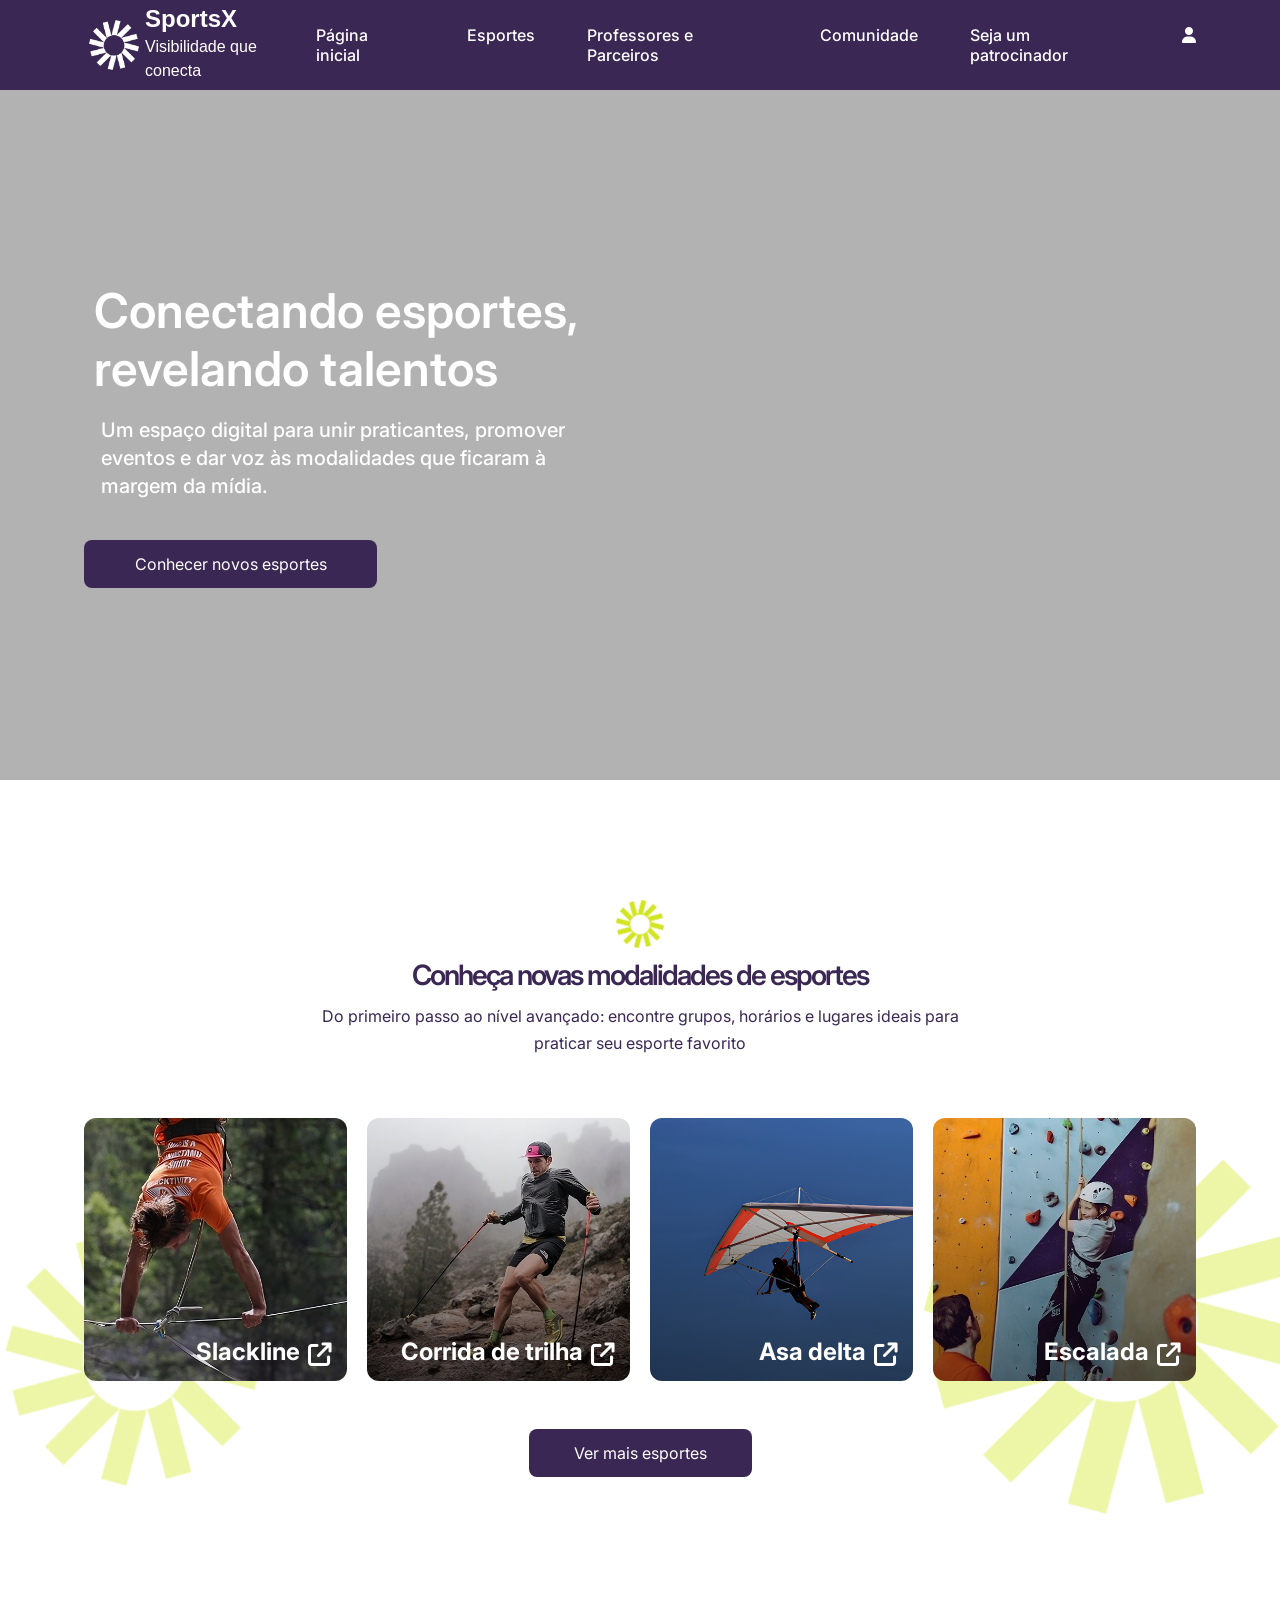
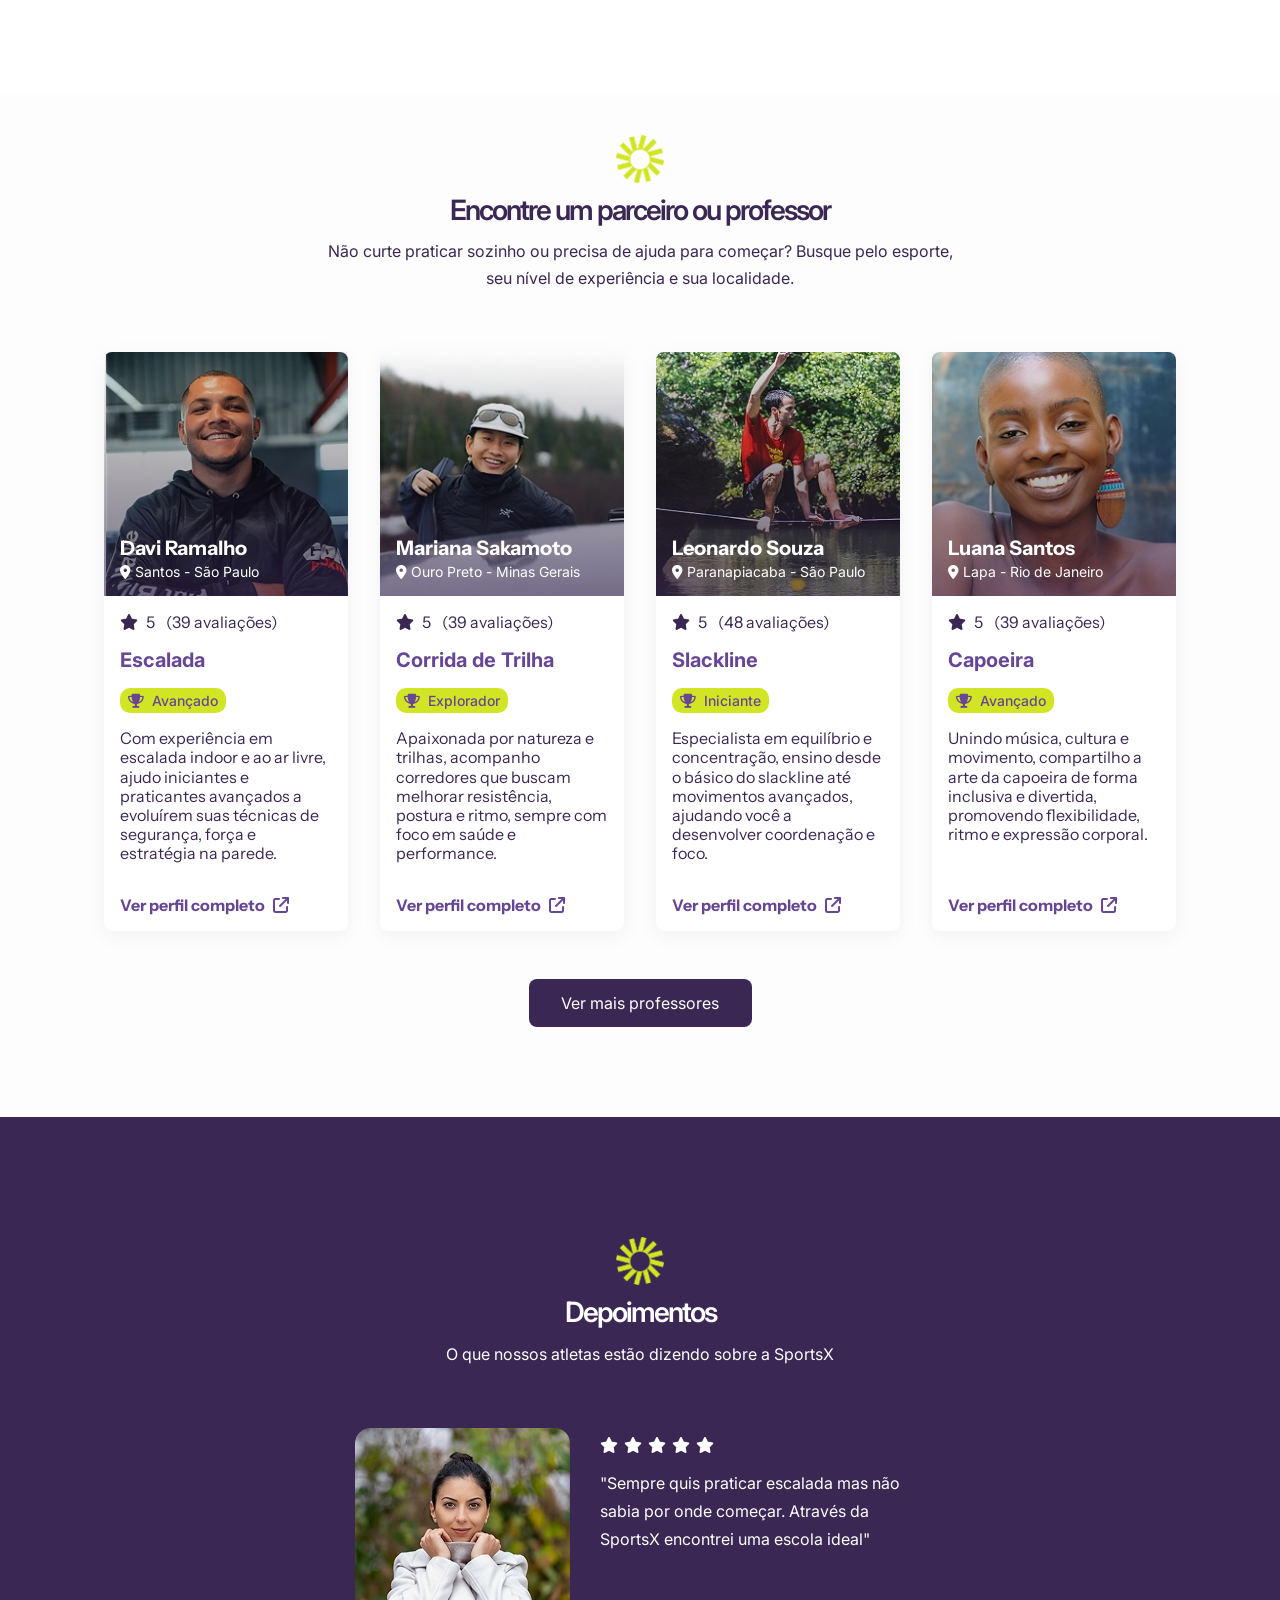
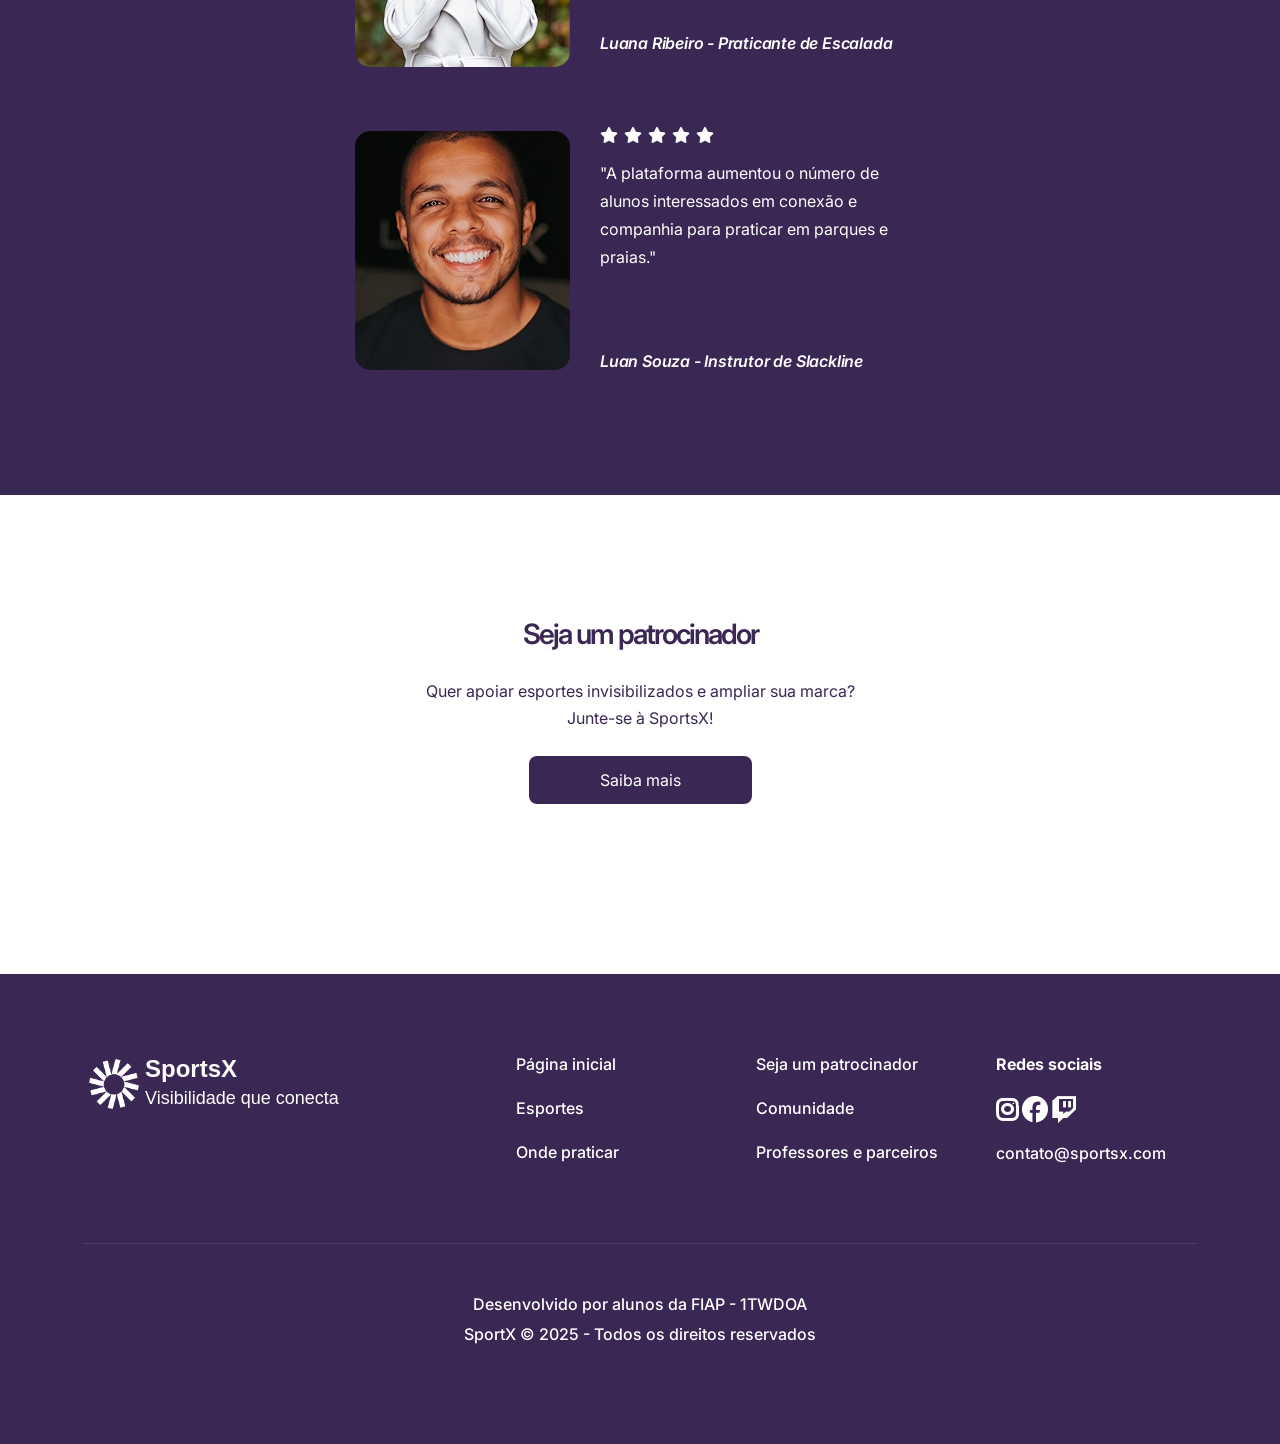
==== index.html @ 809f40e6 "commit inicial" ====
<!DOCTYPE html>
<html lang="pt-BR">

<head>
    <meta charset="UTF-8" />
    <meta name="viewport" content="width=device-width, initial-scale=1.0" />
    <title>Sports X</title>

    <!-- favicon -->
    <link rel="icon" href="images/favicon.io.png" type="image/png" />

    <!-- Chamada google fonts -->

    <!-- fonte Instrument -->
    <link rel="preconnect" href="https://fonts.googleapis.com" />
    <link rel="preconnect" href="https://fonts.gstatic.com" crossorigin />
    <link
        href="https://fonts.googleapis.com/css2?family=Instrument+Sans:ital,wght@0,400..700;1,400..700&family=Inter:ital,opsz,wght@0,14..32,100..900;1,14..32,100..900&display=swap"
        rel="stylesheet" />

    <!-- fonte Outfit -->
    <link rel="preconnect" href="https://fonts.googleapis.com" />
    <link rel="preconnect" href="https://fonts.gstatic.com" crossorigin />
    <link
        href="https://fonts.googleapis.com/css2?family=Instrument+Sans:ital,wght@0,400..700;1,400..700&family=Inter:ital,opsz,wght@0,14..32,100..900;1,14..32,100..900&display=swap"
        rel="stylesheet" />

    <!-- fonte Inter -->
    <link rel="preconnect" href="https://fonts.googleapis.com" />
    <link rel="preconnect" href="https://fonts.gstatic.com" crossorigin />
    <link
        href="https://fonts.googleapis.com/css2?family=Inter:ital,opsz,wght@0,14..32,100..900;1,14..32,100..900&display=swap"
        rel="stylesheet" />

    <!-- Chamada FontAwesome -->
    <link rel="stylesheet" href="https://cdnjs.cloudflare.com/ajax/libs/font-awesome/6.4.0/css/all.min.css"/>

    <!-- Chamada CSS  -->
    <link rel="stylesheet" href="css/style.css" />
    <link rel="stylesheet" href="css/var.css" />
</head>

<body>
    <header class="site-header">
        <div class="header-container container">
            <a href="#" class="logo">
                <img src="images/logo.webp" alt="logo SportsX" class="logo-icon">
                <div class="logo-text">
                    <span class="logo-title">SportsX</span>
                    <span class="logo-subtitle">Visibilidade que conecta</span>
                </div>
            </a>

            <nav class="main-nav">
                <ul>
                    <li><a href="#section-hero">Página inicial</a></li>
                    <li><a href="esportes.html#section-sports">Esportes</a></li>
                    <li><a href="professores-e-parceiros.html#section-teachers">Professores e Parceiros</a></li>
                    <li><a href="#section-testimonials">Comunidade</a></li>
                    <li><a href="#section-sponsor">Seja um patrocinador</a></li>
                    <li><a href="#" class="user-icon"><i class="fa-solid fa-user"></i></a></li>
                </ul> 
            </nav>

            <!-- Botão menu hamburguer  -->
            <button class="hamburguer" aria-label="Abrir menu de navegação">
                <i class="fa-solid fa-bars"></i>
            </button>
    </header>

    <section id="section-hero" class="hero-section">
        <div class="hero-content">
            <h2 class="hero-title">Conectando esportes, revelando talentos</h2>
            <p class="hero-subtitle">
                Um espaço digital para unir praticantes, promover eventos e dar voz
                às modalidades que ficaram à margem da mídia.
            </p>

            <a href="#section-sports" class="btn hero-cta">Conhecer novos esportes</a>
        </div>
    </section>

    <section id="section-sports" class="sports-section">
        <div class="container">
            <div class="section-header">
                <img src="images/decor.webp" alt="decoracao" class="section-decorator">
                <h2 class="section-title">Conheça novas modalidades de esportes</h2>
                <p class="section-subtitle">Do primeiro passo ao nível avançado: encontre grupos, horários e lugares
                    ideais para praticar seu esporte favorito</p>
            </div>

            <div class="sports-grid">
                <a href="esportes-descricao.html" class="sport-card">
                    <img src="images/card-slackline.png" alt="Uma pessoa praticando slackline entre duas arvores"
                        class="sport-card-bg">
                    <div class="sport-card-overlay">
                        <h3 class="sport-card-title">Slackline <i class="fa-solid fa-arrow-up-right-from-square"></i>
                        </h3>
                    </div>
                </a>

                <a href="#" class="sport-card">
                    <img src="images/card-corrida-de-trilha.png" alt="Uma pessoa correndo em uma floresta com neblina"
                        class="sport-card-bg">
                    <div class="sport-card-overlay">
                        <h3 class="sport-card-title">Corrida de trilha <i
                                class="fa-solid fa-arrow-up-right-from-square"></i></h3>
                    </div>
                </a>

                <a href="#" class="sport-card">
                    <img src="images/card-asa-delta.png" alt="Uma pessoa voando de asa delta contra um ceu azul"
                        class="sport-card-bg">
                    <div class="sport-card-overlay">
                        <h3 class="sport-card-title">Asa delta <i class="fa-solid fa-arrow-up-right-from-square"></i>
                        </h3>
                    </div>
                </a>

                <a href="#" class="sport-card">
                    <img src="images/card-escalada.png" alt="Uma pessoa escalando uma parede interna com rochas"
                        class="sport-card-bg">
                    <div class="sport-card-overlay">
                        <h3 class="sport-card-title">Escalada <i class="fa-solid fa-arrow-up-right-from-square"></i>
                        </h3>
                    </div>
                </a>
            </div>
        </div>
        <div class="section-ver-mais">
                <a href="esportes.html" class="btn-ver-mais">Ver mais esportes</a>
        </div>
        <img src="images/decoration-background-1.png"
            alt="Gráfico estilizado de sol amarelo com um centro circular e raios retangulares irradiando para fora, usado como um elemento decorativo para criar uma atmosfera animada e energética em um fundo transparente"
            class="bg-decorator-1">
        <img src="images/decoration-background-2.png"
            alt="Gráfico estilizado de um sol amarelo com um centro circular e raios retangulares radiantes sobre um fundo transparente, usado como elemento decorativo para criar uma atmosfera animada e energética"
            class="bg-decorator-2">
    </section>

    <!-- Professores  -->
    <section id="section-teachers" class="teachers-section">
        <div class="container">
            <div class="section-header">
                <img src="images/decor.webp" alt="decorador" class="section-decorator">
                <h2 class="section-title">Encontre um parceiro ou professor</h2>
                <p class="section-subtitle">Não curte praticar sozinho ou precisa de ajuda para começar? Busque pelo esporte,
                    seu nível de experiência e sua localidade.</p>
            </div>

            <div class="teachers-grid">

                <!-- Davi Ramalho - Escalada  -->
                <article class="teacher-card">
                    <div class="teacher-card-image-wrapper">
                        <img src="images/card-img-professor-davi-ramalho.png" alt="Davi Ramalho"
                            class="teacher-card-img">
                        <div class="teacher-card-image-overlay">
                            <h4 class="teacher-name">Davi Ramalho</h4>
                            <p class="teacher-location"><i class="fa-solid fa-location-dot"></i>Santos - São Paulo</p>
                        </div>
                    </div>
                    <div class="teacher-card-body">
                        <div class="teacher-card-rating">
                            <i class="fa-solid fa-star"></i><span>5</span>
                            <span class="rating-count"> (39 avaliações)</span>
                        </div>
                        <h5 class="teacher-sport">Escalada</h5>
                        <div class="teacher-card-level"><i class="fa-solid fa-trophy"></i><span>Avançado</span></div>
                        <p class="teacher-card-desc">Com experiência em escalada indoor e ao ar livre, ajudo iniciantes e praticantes avançados a evoluírem suas técnicas de segurança, força e estratégia na parede.
                        </p>
                        <a href="#" class="teacher-card-link">Ver perfil completo<i
                                class="fa-solid fa-arrow-up-right-from-square"></i></a>
                    </div>
                </article>

                <!-- Mariana Sakamoto - Corrida de trilha  -->
                <article class="teacher-card">
                    <div class="teacher-card-image-wrapper">
                        <img src="images/card-img-professor-mariana-sakamoto.png" alt="Mariana Sakamoto"
                            class="teacher-card-img">
                        <div class="teacher-card-image-overlay">
                            <h4 class="teacher-name">Mariana Sakamoto</h4>
                            <p class="teacher-location"><i class="fa-solid fa-location-dot"></i>Ouro Preto - Minas
                                Gerais</p>
                        </div>
                    </div>
                    <div class="teacher-card-body">
                        <div class="teacher-card-rating">
                            <i class="fa-solid fa-star"></i><span>5</span>
                            <span class="rating-count">(39 avaliações)</span>
                        </div>
                        <h5 class="teacher-sport">Corrida de Trilha</h5>
                        <div class="teacher-card-level"><i class="fa-solid fa-trophy"></i><span>Explorador</span></div>
                        <p class="teacher-card-desc">Apaixonada por natureza e trilhas, acompanho corredores que buscam melhorar resistência, postura e ritmo, sempre com foco em saúde e performance.
                        </p>
                        <a href="#" class="teacher-card-link">Ver perfil completo<i
                                class="fa-solid fa-arrow-up-right-from-square"></i></a>
                    </div>
                </article>

                <!-- Leonardo Souza - Slackline  -->
                <article class="teacher-card">
                    <div class="teacher-card-image-wrapper">
                        <img src="images/card-img-professor-leonardo-souza.png" alt="Leonardo Souza"
                            class="teacher-card-img">
                        <div class="teacher-card-image-overlay">
                            <h4 class="teacher-name">Leonardo Souza</h4>
                            <p class="teacher-location"><i class="fa-solid fa-location-dot"></i>Paranapiacaba - São
                                Paulo</p>
                        </div>
                    </div>
                    <div class="teacher-card-body">
                        <div class="teacher-card-rating">
                            <i class="fa-solid fa-star"></i><span>5</span>
                            <span class="rating-count">(48 avaliações)</span>
                        </div>
                        <h5 class="teacher-sport">Slackline</h5>
                        <div class="teacher-card-level"><i class="fa-solid fa-trophy"></i><span>Iniciante</span></div>
                        <p class="teacher-card-desc">Especialista em equilíbrio e concentração, ensino desde o básico do slackline até movimentos avançados, ajudando você a desenvolver coordenação e foco.
                        </p>
                        <a href="#" class="teacher-card-link">Ver perfil completo<i
                                class="fa-solid fa-arrow-up-right-from-square"></i></a>
                    </div>
                </article>

                <!-- Luana Santos - Capoeira -->
                <article class="teacher-card">
                    <div class="teacher-card-image-wrapper">
                        <img src="images/card-img-professor-luana-santos.png" alt="Luana Santos"
                            class="teacher-card-img">
                        <div class="teacher-card-image-overlay">
                            <h4 class="teacher-name">Luana Santos</h4>
                            <p class="teacher-location"><i class="fa-solid fa-location-dot"></i>Lapa - Rio de Janeiro
                            </p>
                        </div>
                    </div>
                    <div class="teacher-card-body">
                        <div class="teacher-card-rating">
                            <i class="fa-solid fa-star"></i><span>5</span>
                            <span class="rating-count">(39 avaliações)</span>
                        </div>
                        <h5 class="teacher-sport">Capoeira</h5>
                        <div class="teacher-card-level"><i class="fa-solid fa-trophy"></i><span>Avançado</span></div>
                        <p class="teacher-card-desc">Unindo música, cultura e movimento, compartilho a arte da capoeira de forma inclusiva e divertida, promovendo flexibilidade, ritmo e expressão corporal.
                        </p>
                        <a href="#" class="teacher-card-link">Ver perfil completo<i
                                class="fa-solid fa-arrow-up-right-from-square"></i></a>
                    </div>
                </article>
            </div>

            <div class="section-ver-mais">
                <a href="professores-e-parceiros.html" class="btn-ver-mais">Ver mais professores</a>
            </div>
        </div>
    </section>

    <!-- Depoimentos  -->
    <section id="section-testimonials" class="testimonials-section">
        <div class="container">
            <div class="section-header">
                <img src="images/decor.webp" alt="decoracao" class="section-decorator">
                <h2 class="section-title">Depoimentos</h2>
                <p class="section-subtitle">O que nossos atletas estão dizendo sobre a SportsX</p>
            </div>

            <div class="testimonials-wrapper">

                <!-- Depoimento Luana Ribeiro  -->
                <div class="testimonial-card">
                    <img src="images/depoimentos-luana-ribeiro-escalada.png" alt="Luana Ribeiro"
                        class="testimonial-person">
                    <div class="testimonial-content">
                        <div class="testimonial-rating">
                            <i class="fa-solid fa-star"></i>
                            <i class="fa-solid fa-star"></i>
                            <i class="fa-solid fa-star"></i>
                            <i class="fa-solid fa-star"></i>
                            <i class="fa-solid fa-star"></i>
                        </div>
                        <blockquote>"Sempre quis praticar escalada mas não sabia por onde começar. Através da SportsX
                            encontrei uma escola ideal"</blockquote>
                        <cite>Luana Ribeiro - Praticante de Escalada</cite>
                    </div>
                </div>

                <!-- Depoimento Luan Souza  -->
                <div class="testimonial-card">
                    <img src="images/depoimentos-luan-souza-instrutor-slackline.png" alt="Luan Souza"
                        class="testimonial-person">
                    <div class="testimonial-content">
                        <div class="testimonial-rating">
                            <i class="fa-solid fa-star"></i>
                            <i class="fa-solid fa-star"></i>
                            <i class="fa-solid fa-star"></i>
                            <i class="fa-solid fa-star"></i>
                            <i class="fa-solid fa-star"></i>
                        </div>
                        <blockquote>"A plataforma aumentou o número de alunos interessados em conexão e companhia para
                            praticar
                            em parques e praias."</blockquote>
                        <cite>Luan Souza - Instrutor de Slackline</cite>
                    </div>
                </div>
            </div>
        </div>
    </section>

    <!-- Patrocinadores  -->
    <section id="section-sponsor" class="sponsor-section">
        <div class="container sponsor-container">
            <h2 class="section-title">Seja um patrocinador</h2>
            <p class="section-subtitle">Quer apoiar esportes invisibilizados e ampliar sua marca? <br>Junte-se à
                SportsX!</p>
            <a href="#" class="btn-ver-mais">Saiba mais</a>
        </div>
    </section>
    </main>

    <footer id="section-footer" class="site-footer">
        <div class="container footer-main">
            <div class="footer-column footer-logo-column">
                <a href="#" class="logo">
                    <img src="images/logo.webp" alt="SportsX Logo Icon" class="logo-icon">
                    <div class="logo-text">
                        <span class="logo-title">SportsX</span>
                        <span class="logo-subtitle">Visibilidade que conecta</span>
                    </div>
                </a>
            </div>
            <div class="footer-column">
                <nav class="footer-nav">
                    <ul>
                        <li><a href="#section-hero">Página inicial</a></li>
                        <li><a href="esportes.html#section-sports">Esportes</a></li>
                        <li><a href="#section-local">Onde praticar</a></li>
                    </ul>
                </nav>
            </div>
            <div class="footer-column">
                <nav class="footer-nav">
                    <ul>
                        <li><a href="#section-sponsor">Seja um patrocinador</a></li>
                        <li><a href="#section-testimonials">Comunidade</a></li>
                        <li><a href="professores-e-parceiros.html#section-teachers">Professores e parceiros</a></li>
                    </ul>
                </nav>
            </div>
            <div class="footer-column">
                <h6 class="footer-heading">Redes sociais</h6>
                <div class="social">
                    <a href="#" target="_blank" aria-label="Instagram"><i class="fa-brands fa-instagram"></i></a>
                    <a href="#" target="_blank" aria-label="Facebook"><i class="fa-brands fa-facebook"></i></a>
                    <a href="#" target="_blank" aria-label="Twitch"><i class="fa-brands fa-twitch"></i></a>
                </div><br>
                <a href="mailito:contato@sportsx.com" class="footer-link">contato@sportsx.com</a>
            </div>

            <div class="container footer-bottom">
                <p>Desenvolvido por alunos da FIAP - 1TWDOA</p>
                <p>SportX © 2025 - Todos os direitos reservados</p>
            </div>
        </div>
    </footer>
    <script src="js/script.js"></script>
</body>

</html>
---- css/style.css ----
* {
  box-sizing: border-box;
  margin: 0;
  padding: 0;
}

body {
  font-family: var(--font-primary);
  background-color: var(--text-light);
  color: var(--text-dark);
  -webkit-font-smoothing: antialasing;
  -moz-osx-font-smoothing: grayscale;
}

.container {
  width: 100%;
  max-width: 1440;
  margin-left: auto;
  margin-right: auto;
  padding: 0 84px 0 84px;
}

.btn {
  display: flex;
  width: 293px;
  height: 48px;
  justify-content: center;
  align-items: center;
  padding: 16px, 32px;
  gap: 10px;
  border-radius: 8px;
  margin: 0 84px 0 84px;
  background-color: var(--primary-color);
  color: var(--text-light);
  text-decoration: none;
  font-weight: 400;
  font-size: 16px;
  border: none;
  cursor: pointer;
  transition: opacity 0.3s ease;
  text-align: center;
  transition: background-color 0.4s ease;
}

.btn:hover {
  background-color: var(--secondary-color);
  color: var(--text-dark);
}

.section-header {
  text-align: center;
  max-width: 840px;
  margin: 0 auto 60px;
  display: flex;
  flex-direction: column;
  align-items: center;
  gap: 8px;
}

.section-decorator {
  width: 48px;
  height: 48px;
}

.section-title {
  font-size: 28px;
  font-weight: 600;
  line-height: 1.4;
  letter-spacing: -2px;
  color: var(--text-dark);
  margin: 0;
}

.section-subtitle {
  font-size: 16px;
  font-weight: 400;
  line-height: 1.7;
  color: var(--text-dark);
  margin: 0;
  max-width: 640px;
}

@media (max-width: 1200px) {
  .container {
    padding: 0 40px 0 40px;
  }
}

@media (max-width: 768px) {
  .container {
    padding: 0 20px 0 20px;
  }

  .section-title {
    font-size: 24px;
  }

  .section-subtitle {
    font-size: 14px;
  }
}

/* CSS para a section:header */
.site-header {
  background-color: var(--primary-color);
  padding: 7px 0;
  position: sticky;
  top: 0;
  z-index: 100;
}

.header-container {
  display: flex;
  justify-content: space-between;
  align-items: center;
}

.logo {
  display: flex;
  align-items: center;
  gap: 1px;
  text-decoration: none;
}

.logo-icon {
  width: 60px;
  height: 60px;
  gap: 10px;
  padding: 5px;
}

.logo-text {
  display: flex;
  flex-direction: column;
  gap: 4px;
  color: var(--text-light);
}

.logo-title {
  font-family: var(--font-logo);
  font-weight: 700;
  font-size: 24px;
  line-height: 1;
}

.logo-subtitle {
  font-family: var(--font-logo);
  font-weight: 300;
  font-size: 16px;
  line-height: 1.5;
}

.hamburguer {
  display: none;
  flex-direction: column;
  justify-content: space-around;
  width: 30px;
  height: 25px;
  font-size: 16px;
  background: var(--primary-color);
  border: none;
  color: var(--text-light);
  cursor: pointer;
  padding: 0;
  z-index: 1001;
}

.main-nav ul {
  display: flex;
  list-style: none;
  margin: 0;
  padding: 0;
  gap: 52px;
}

.main-nav a {
  color: var(--text-light);
  text-decoration: none;
  font-size: 16px;
  font-weight: 500;
  transition: opacity 0.3s ease;
}

.main-nav a:hover {
  color: var(--secondary-color);
}

.user-icon {
  width: 24px;
  height: 24px;
  gap: 20px;
}

@media (max-width: 768px) {
  .hamburguer {
    display: block;
  }

  .main-nav ul {
    display: none;
    position: absolute;
    top: 70px;
    right: 20px;
    flex-direction: column;
    gap: 15px;
    background: var(--primary-color);
    padding: 15px;
    border-radius: 8px;
  }

  .main-nav ul.active {
    display: flex;
  }

  .main-nav li {
    width: 100%;
    text-align: center;
  }

  .main-nav a {
    display: block;
    padding: 15px 20px;
    width: 100%;
    border-bottom: 1px solid rgba(255, 255, 255, 0.1);
  }

  .main-nav a:last-child {
    border-bottom: none;
  }

  /* Animação para menu hamburguer*/
  .hamburguer.active .hamburguer-line:nth-child(1) {
    transform: rotate(45deg) translate(5px, 5px);
  }

  .hamburguer.active .hamburguer-line:nth-child(2) {
    opacity: 0;
  }

  .hamburguer.active .hamburguer-line:nth-child(3) {
    transform: rotate(-45deg) translate(7px, -6px);
  }
}

/* CSS para a section:hero  */
.hero-section {
  background-image: linear-gradient(rgba(0, 0, 0, 0.3), rgba(0, 0, 0, 0.3)),
    url(../images/background-mulher-escalando.png);
  background-size: cover;
  background-position: center;
  min-height: 690px;
  display: flex;
  align-items: center;
  padding: 60px 0;
}

.hero-content {
  max-width: 690px;
  color: var(--text-light);
}

.hero-title {
  font-size: 48px;
  font-weight: 600;
  line-height: 1.2;
  margin: 0 94px 18px 94px;
}

.hero-subtitle {
  font-size: 20px;
  font-weight: 500;
  line-height: 1.4;
  max-width: 595px;
  margin: 0 101px 40px;
}

@media (max-width: 768px) {
  .hero-section {
    text-align: center;
    justify-content: center;
  }

  .hero-title {
    font-size: 36px;
  }

  .hero-subtitle {
    font-size: 18px;
    margin-left: auto;
    margin-right: auto;
  }
}

/* CSS para a section:sports */
.sports-section {
  padding: 120px 0;
  position: relative;
  overflow: hidden;
}

.sports-grid {
  display: grid;
  grid-template-columns: repeat(auto-fit, minmax(250px, 1fr));
  gap: 20px;
}

.sport-card {
  position: relative;
  overflow: hidden;
  border-radius: 12px;
  cursor: pointer;
  text-decoration: none;
  color: inherit;
  transition: transform 0.3s ease;
}

.sport-card-bg {
  width: 100%;
  height: auto;
  display: block;
  transition: transform 0.3s ease, filter 0.3s ease;
}

/* Zoom suave ao passar o mouse */
.sport-card:hover .sport-card-bg {
  transform: scale(1.05);
  filter: brightness(0.9);
  /* escurece um pouco a imagem */
}

/* Overlay com degradê */
.sport-card-overlay {
  position: absolute;
  bottom: 0;
  left: 0;
  width: 100%;
  height: 50%;
  background: linear-gradient(to top, rgba(58, 39, 83, 0), transparent);
  /* transparente inicial */
  display: flex;
  align-items: flex-end;
  justify-content: flex-end;
  padding: 15px;
  box-sizing: border-box;
  transition: background 0.3s ease;
  /* transição suave do degradê */
}

.sport-card:hover .sport-card-overlay {
  background: linear-gradient(to top, rgba(58, 39, 83, 0.6), transparent);
  /* degradê roxo */
}

/* Título dentro do overlay */
.sport-card-title {
  margin: 0;
  color: var(--text-light);
  font-size: 24px;
  display: flex;
  align-items: end;
  gap: 8px;
}

.bg-decorator-1,
.bg-decorator-2 {
  position: absolute;
  z-index: -1;
  pointer-events: none;
}

.bg-decorator-1 {
  width: 257px;
  height: 257px;
  top: 450px;
  left: 5px;
  transform: rotate(-30deg);
  flex-shrink: 0;
}

.bg-decorator-2 {
  width: 380px;
  height: 380px;
  top: 350px;
  right: -27px;
  transform: rotate(-15deg);
  flex-shrink: 0;
}

@media (max-width: 1024px) {
  .sports-grid {
    grid-template-columns: repeat(2, 1fr);
  }
}

@media (max-width: 600px) {
  .sports-grid {
    grid-template-columns: 1fr;
  }

  .sports-section {
    padding: 80px 0;
  }
}

/* CSS para a section:teachers  */
.teachers-section {
  margin: 0 auto;
  padding: 40px 20px;
  background-color: #fdfdfd;
}

.teachers-grid {
  display: grid;
  grid-template-columns: repeat(4, 1fr);
  gap: 32px;
  margin-bottom: 48px;
  justify-items: center;
}

.teacher-card {
  background-color: var(--text-light);
  border-radius: 8px;
  overflow: hidden;
  box-shadow: 0 4px 20px rgba(0, 0, 0, 0.05);
  display: flex;
  flex-direction: column;
  text-align: left;
}

.teacher-card-image-wrapper {
  position: relative;
  aspect-ratio: 1/1;
  transition: transform 0.3s ease;
}

.teacher-card-img {
  width: 100%;
  height: auto;
  display: block;
  object-fit: cover;
  transition: transform 0.3s ease, filter 0.3s ease;
}

.teacher-card-image-wrapper:hover .teacher-card-img {
  transform: scale(1.05);
  filter: brightness(0.9);
}

.teacher-card-image-overlay {
  position: absolute;
  bottom: 0;
  left: 0;
  right: 0;
  padding: 16px;
  color: var(--text-light);
  background: linear-gradient(
    180deg,
    rgba(58, 39, 83, 0) 0% rgba(58, 39, 83, 0.6) 100%
  );
}

.teacher-name {
  font-family: var(--font-secondary);
  font-size: 20px;
  font-weight: 700;
  margin: 0 1px 3px 0;
  text-align: start;
}

.teacher-location {
  font-size: 14px;
  margin: 0;
  display: flex;
  align-items: center;
  gap: 4px;
}

.teacher-card-body {
  padding: 16px;
  display: flex;
  flex-direction: column;
  gap: 16px;
  flex-grow: 1;
}

.teacher-card-rating {
  display: flex;
  align-items: center;
  gap: 8px;
  font-family: var(--font-secondary);
  font-size: 16px;
}

.rating-count {
  color: var(--text-dark);
  margin-left: 3px;
}

.teacher-sport {
  color: var(--accent-color);
  font-weight: 700;
  font-size: 20px;
  text-align: start;
  margin: 0;
}

.teacher-card-level {
  background-color: var(--secondary-color);
  color: var(--accent-color);
  font-size: 14px;
  font-weight: 500;
  padding: 4px 8px;
  border-radius: 10px;
  display: inline-flex;
  align-items: center;
  gap: 8px;
  align-self: flex-start;
}

.teacher-card-desc {
  font-family: var(--font-secondary);
  font-size: 16px;
  text-align: start;
  line-height: 1.2;
  margin: 0 0 auto 0;
  flex-grow: 1;
  padding-bottom: 16px;
}

.teacher-card-link {
  font-family: var(--font-secondary);
  font-weight: 700;
  font-size: 16px;
  color: var(--accent-color);
  text-decoration: none;
  display: flex;
  align-items: center;
  gap: 8px;
  align-self: flex-start;
}

.teachers-section,
.section-ver-mais {
  text-align: center;
  margin-top: 48px;
}

.btn-ver-mais {
  display: flex;
  width: 223px;
  height: 48px;
  justify-content: center;
  align-items: center;
  padding: 1px, 2px;
  gap: 10px;
  border-radius: 8px;
  margin: auto;
  margin-bottom: 50px;
  background-color: var(--primary-color);
  color: var(--text-light);
  text-decoration: none;
  font-weight: 400;
  font-size: 16px;
  border: none;
  cursor: pointer;
  transition: opacity 0.3s ease;
  text-align: center;
  transition: background-color 0.4s ease;
}

.btn-ver-mais:hover {
  background-color: var(--secondary-color);
  color: var(--text-dark);
}

@media (max-width: 1200px) {
  .teachers-grid {
    grid-template-columns: repeat(2, 1fr);
  }
}

@media (max-width: 600px) {
  .teachers-grid {
    grid-template-columns: 1fr;
  }

  .teachers-section {
    padding: 80px 0;
  }
}

/* CSS para a section:testimonials  */
.testimonials-section {
  background-color: var(--primary-color);
  color: var(--text-light);
  padding: 120px 0;
}

.testimonials-section .section-title,
.testimonials-section .section-subtitle {
  color: var(--text-light);
}

.testimonials-wrapper {
  display: flex;
  gap: 60px;
  justify-content: center;
  align-items: center;
  flex-wrap: wrap;
}

.testimonial-card {
  display: flex;
  gap: 30px;
  align-items: center;
  max-width: 570px;
}

.testimonial-person {
  width: 215px;
  height: 239px;
  object-fit: cover;
  border-radius: 15px;
  flex-shrink: 0;
}

.testimonial-content {
  display: flex;
  flex-direction: column;
  gap: 16px;
}

.testimonial-rating {
  display: flex;
  gap: 6px;
}

.testimonial-content blockquote {
  font-size: 16px;
  line-height: 28px;
  font-style: normal;
  margin: 0;
}

.testimonial-content cite {
  font-weight: 600;
  font-style: italic;
  font-size: 16px;
  line-height: 28px;
  letter-spacing: -0.2px;
  margin-top: 60px;
}

@media (max-width: 1200px) {
  .testimonials-wrapper {
    flex-direction: column;
  }
}

@media (max-width: 600px) {
  .testimonial-card {
    flex-direction: column;
    text-align: center;
  }

  .testimonial-rating {
    justify-content: center;
  }

  .testimonials-section {
    padding: 80px 0;
  }
}

/* CSS para a section:sponsor  */
.sponsor-section {
  padding: 120px 0;
  background-color: var(--text-light);
}

.sponsor-container {
  display: flex;
  flex-direction: column;
  align-items: center;
  gap: 24px;
  text-align: center;
}

@media (max-width: 768px) {
  .sponsor-section {
    padding: 80px 0;
  }
}

/* CSS para a section:footer  */
.site-footer {
  background-color: var(--primary-color);
  color: var(--text-light);
  padding: 80px 0 40px;
  font-size: 16px;
  font-weight: 500;
}

.footer-main {
  display: flex;
  justify-content: space-between;
  flex-wrap: wrap;
  gap: 40px;
  padding-bottom: 60px;
}

.footer-column {
  flex: 1;
  min-width: 200px;
}

.footer-logo-column {
  flex-basis: 25%;
}

.footer-logo-column .logo-subtitle {
  font-size: 18px;
}

.footer-nav ul {
  list-style: none;
  padding: 0;
  margin: 0;
  display: flex;
  flex-direction: column;
  gap: 24px;
}

.footer-nav a,
.footer-link {
  color: var(--text-light);
  text-decoration: none;
  transition: opacity 0.3s ease;
}

.footer-nav a:hover,
.footer-link:hover {
  color: var(--secondary-color);
}

.footer-heading {
  font-size: 16px;
  font-weight: 700;
  margin: 0 0 24px 0;
}

.social .fa-brands {
  font-size: 25px;
  font-weight: 700;
  color: var(--text-light);
  text-decoration: none;
  line-height: 1;
  gap: 10px;
}

.fa-brands:hover {
  color: var(--secondary-color);
}

.footer-bottom {
  text-align: center;
  padding-top: 40px;
  margin-top: 40px;
  border-top: 1px solid rgba(255, 255, 255, 0.1);
}

.footer-bottom p {
  margin: 10px 0 0;
}

@media (max-width: 992px) {
  .footer-main {
    display: grid;
    grid-template-columns: repeat(2, 1fr);
    gap: 50px;
  }

  .footer-logo-column {
    grid-column: 1 / -1;
    margin-bottom: 20px;
  }
}

@media (max-width: 600px) {
  .footer-main {
    grid-template-columns: 1fr;
    text-align: center;
  }

  .footer-logo-column .logo {
    justify-content: center;
  }

  .footer-nav ul {
    gap: 16px;
  }
}
____________________________________________________________________________________________________________________________________________________

/* CSS para a página de Esportes - descrição  */
/* CSS para a section:sports-details  */
.sport-details-section {
  padding: 80px 0;
}

.sport-details-grid {
  display: grid;
  grid-template-columns: 1fr 1fr;
  gap: 48px;
  align-items: start;
}

.sport-visuals img {
  width: 596px;
  height: 396px;
  flex-shrink: 0;
}

.sport-visuals h1 {
  font-size: 48px;
  font-weight: 600;
  color: var(--accent-color);
  margin: 100px 0 24px 0;
}

.sport-info h2 {
  font-size: 24px;
  font-weight: 600;
  color: var(--accent-color);
  margin-bottom: 24px;
  margin-top: 205px;
}

.sport-info p {
  font-size: 16px;
  line-height: 32px;
  color: var(--text-dark);
  margin-bottom: 76px;
}

.tag-container {
  display: flex;
  flex-wrap: wrap;
  gap: 16px;
}

.tag {
  display: inline-flex;
  align-items: center;
  gap: 8px;
  padding: 8px 12px;
  background-color: var(--accent-color);
  color: var(--text-light);
  border-radius: 10px;
  font-size: 14px;
  font-weight: 500;
}

.tag.tag-adrenalina {
  gap: 4px;
}

.tag .icon-group {
  position: relative;
  width: 60px;
  height: 14px;
}

.tag.tag-adrenalina .icon-group {
  width: 50px;
}

.tag .icon-group img:nth-child(1) {
  left: 0;
}
.tag .icon-group img:nth-child(2) {
  left: 11px;
}
.tag .icon-group img:nth-child(3) {
  left: 22px;
}

.tag.tag-adrenalina .icon-group img:nth-child(2) {
  left: 18px;
}

@media (max-width: 992px) {
  .sport-details-grid {
    grid-template-columns: 1fr;
    gap: 40px;
  }

  .sport-info p {
    margin-bottom: 40px;
  }
}

/* CSS para a section:teachers da página esportes  */
.teachers-grid-esportes {
  display: grid;
  grid-template-columns: repeat(auto-fit, minmax(300px, 1fr));
  gap: 20px;
  justify-items: center;
}

.teachers-title {
  font-size: 24px;
  font-weight: 600;
  color: var(--accent-color);
  line-height: 32px;
  max-width: 542px;
  margin: 0 auto 20px;
  text-align: center;
}

.container-teachers {
  width: 100%;
  display: flex;
  flex-direction: column;
  align-items: center;
  gap: 20px;
  align-self: stretch;
  padding: 120px 0;
}

___________________________________________________________________________________________________________________________________________________

/* CSS para a section:professors  */
.professors-section {
  padding-top: 60px;
  padding-bottom: 80px;
  text-align: center;
}

.section-title-professors {
  color: var(--accent-color);
  font-weight: 600;
  font-size: 48px;
  line-height: 1.2;
  margin-bottom: 40px;
  margin-top: 120px;
}

.search-container {
  display: flex;
  flex-direction: column;
  align-items: center;
  gap: 24px;
  margin-bottom: 56px;
}

.search-subtitle {
  color: var(--accent-color);
  font-weight: 600;
  font-size: 32px;
  line-height: 1.2;
  letter-spacing: -2px;
}

.search-form {
  display: flex;
  align-items: center;
  background-color: var(--bg-light-gray);
  border-radius: 28px;
  padding: 4px;
  width: 100%;
  max-width: 486px;
}

.search-input {
  display: flex;
  flex-grow: 1;
  border: none;
  background: transparent;
  padding: 12px 20px;
  font-family: var(--font-primary);
  font-size: 16px;
  font-weight: 300;
  text-align: center;
  color: var(--text-dark);
}

.search-input:focus {
  outline: none;
}

.search-button {
  display: flex;
  background-color: var(--primary-color);
  color: var(--text-light);
  border: none;
  border-radius: 30px;
  padding: 8px 16px;
  font-family: var(--font-primary);
  font-size: 16px;
  font-weight: 300;
  cursor: pointer;
  transition: background-color 0.3s;
  gap: 10px;
  margin-right: 5px;
}

.search-button:hover {
  background-color: var(--accent-color);
}

.professors-grid {
  display: grid;
  grid-template-columns: repeat(auto-fit, minmax(400px, 1fr));
  gap: 56px 30px;
  margin-bottom: 56px;
  text-align: left;
}
---- css/var.css ----
:root {
  --primary-color: #3a2753;
  --secondary-color: #d2e524;
  --accent-color: #674695;
  --text-light: #ffffff;
  --text-dark: #3a2753;
  --bg-light-gray: #ece6f0;
  --linear-gradient: linear-gradient(
    180deg,
    rgba(0, 0, 0, 0) 0%,
    rgba(58, 39, 83, 0.6) 100%
  );
  --font-primary: "Inter", sans-serif;
  --font-secondary: "Instrument Sans", sans-serif;
  --font-logo: "Outfit", sans-serif;
}
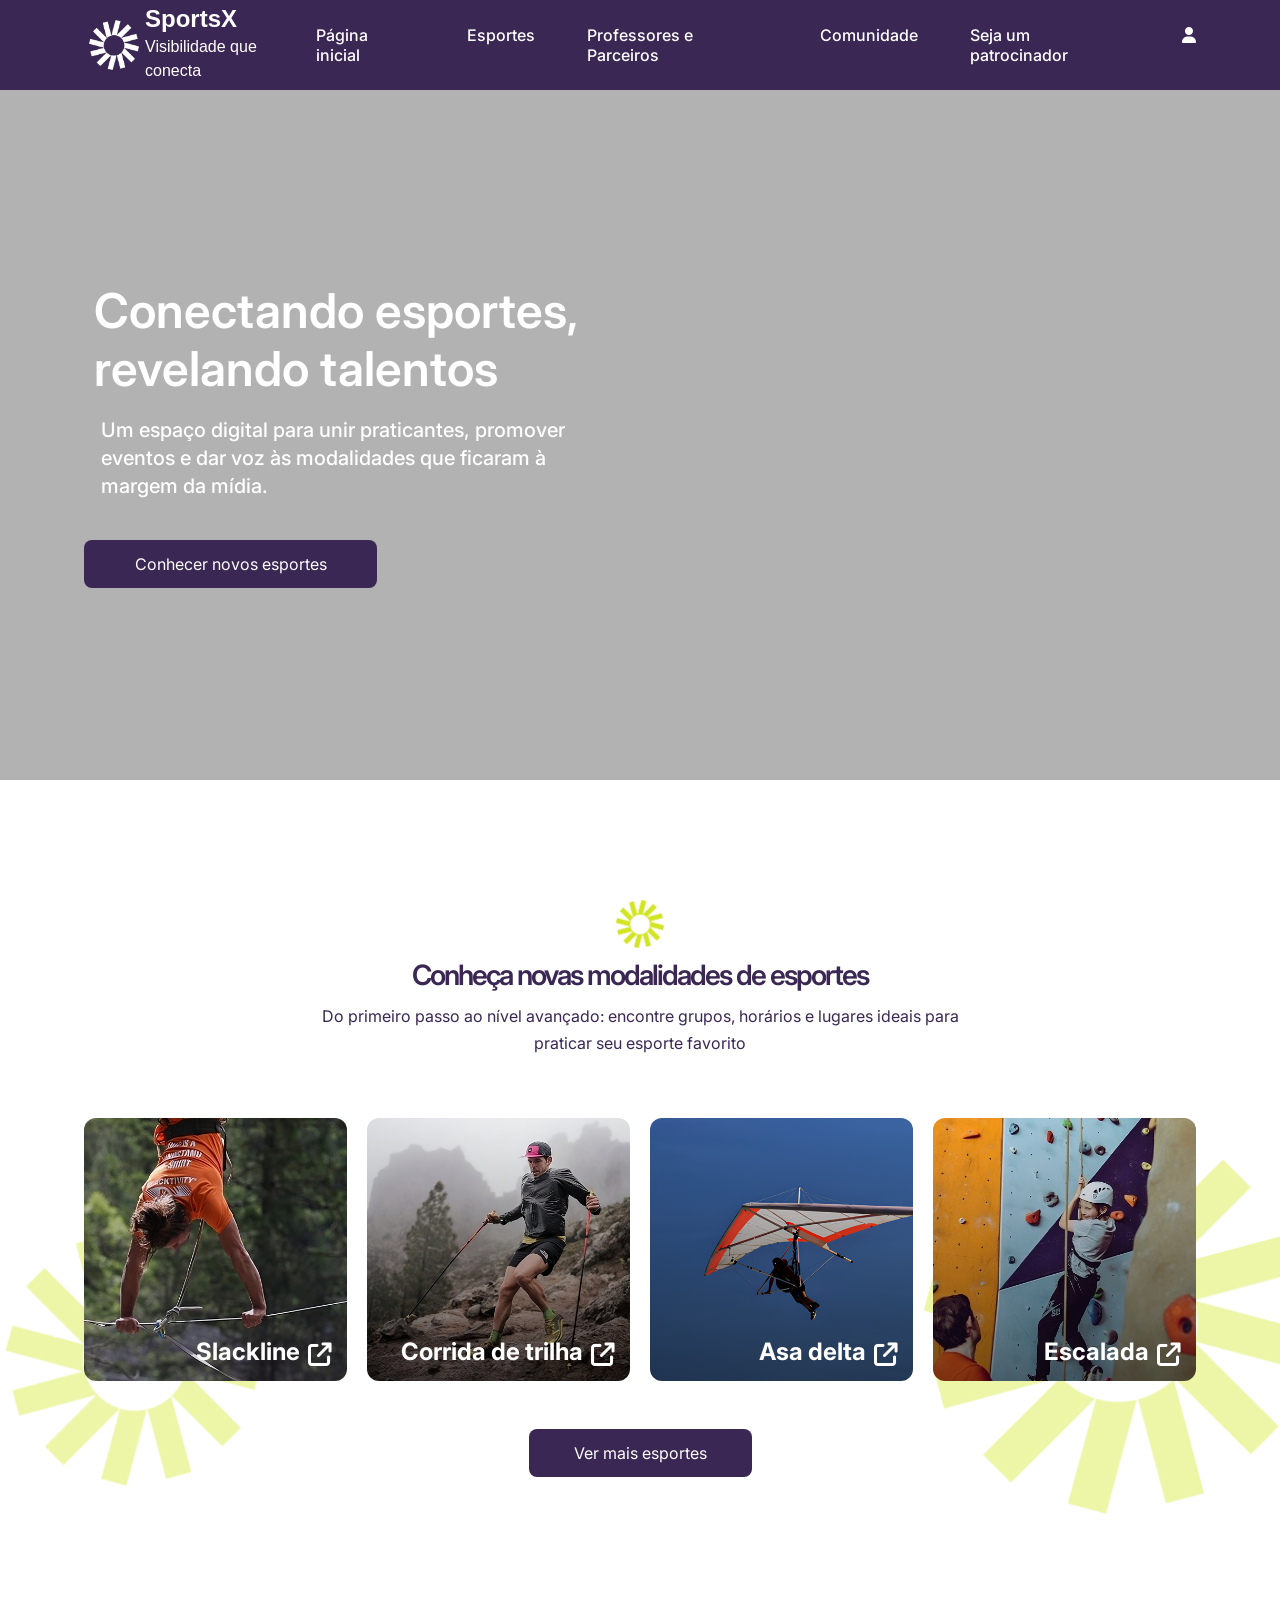
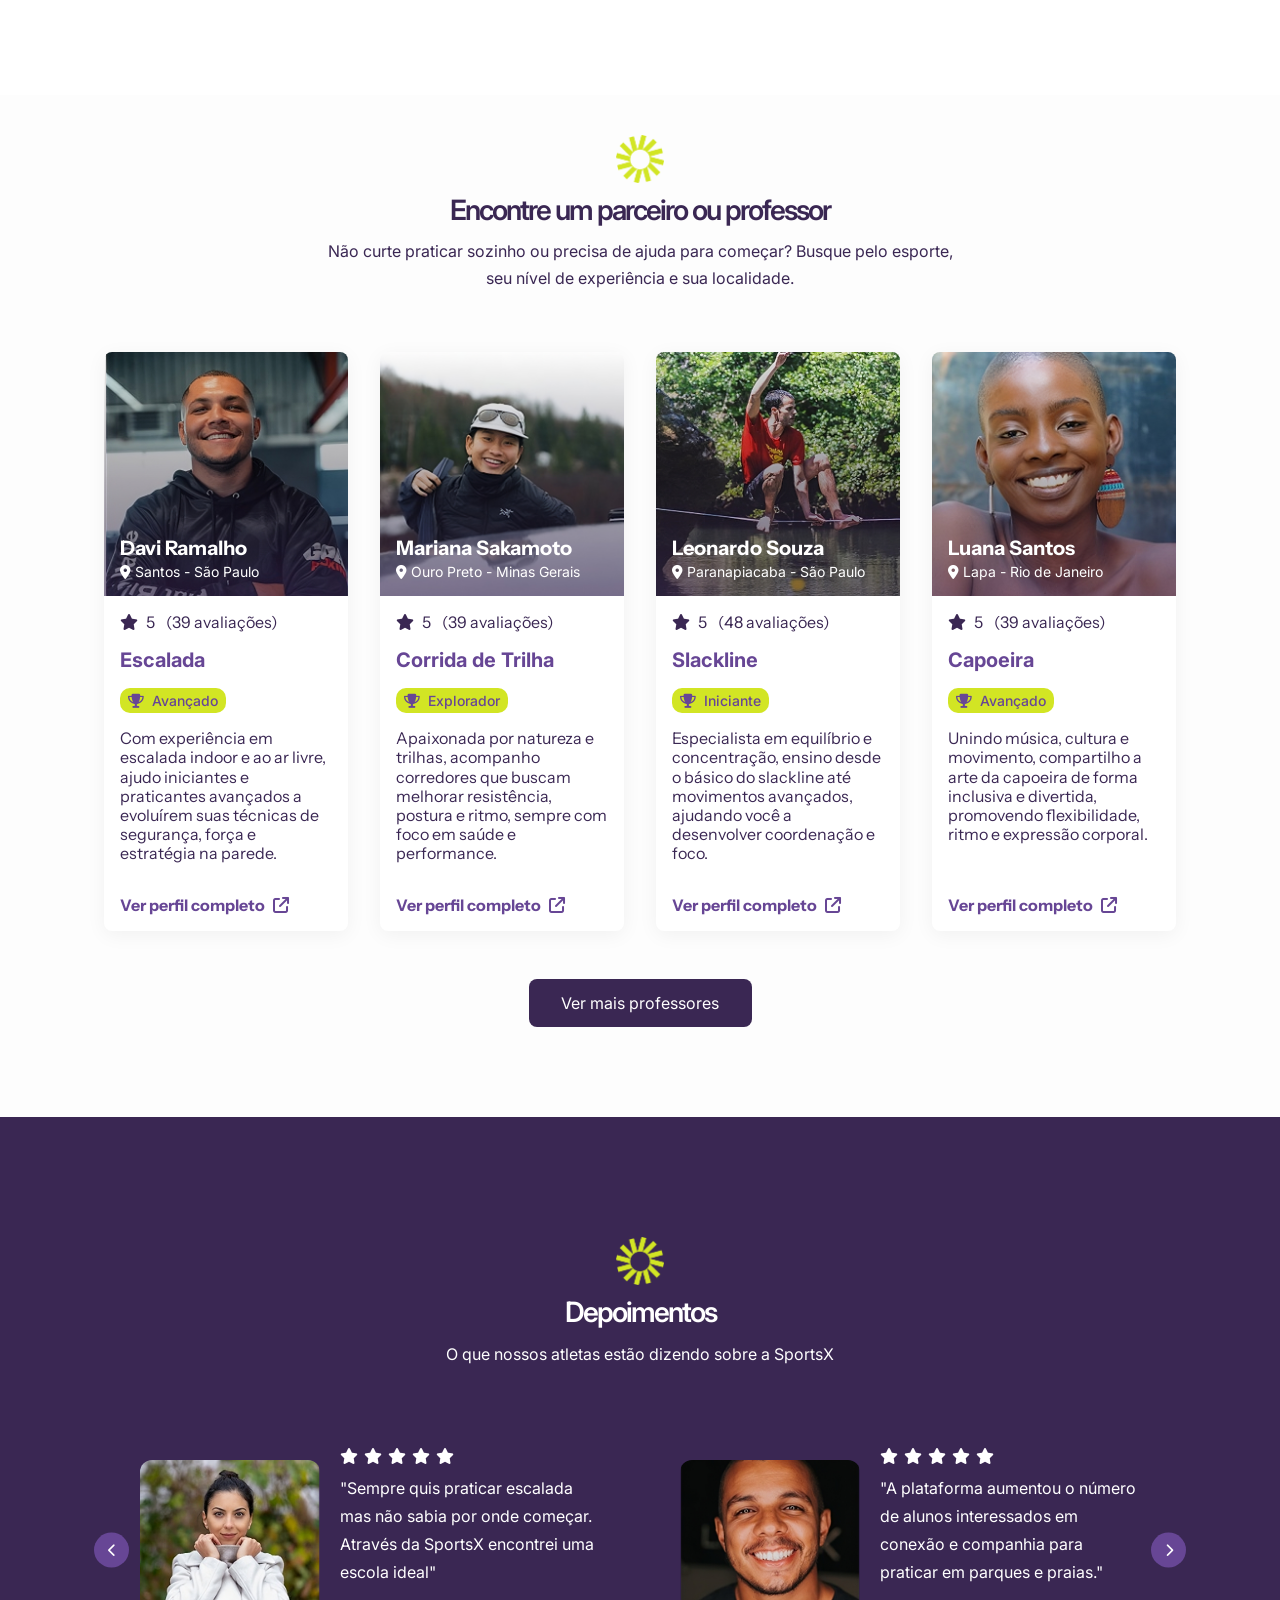
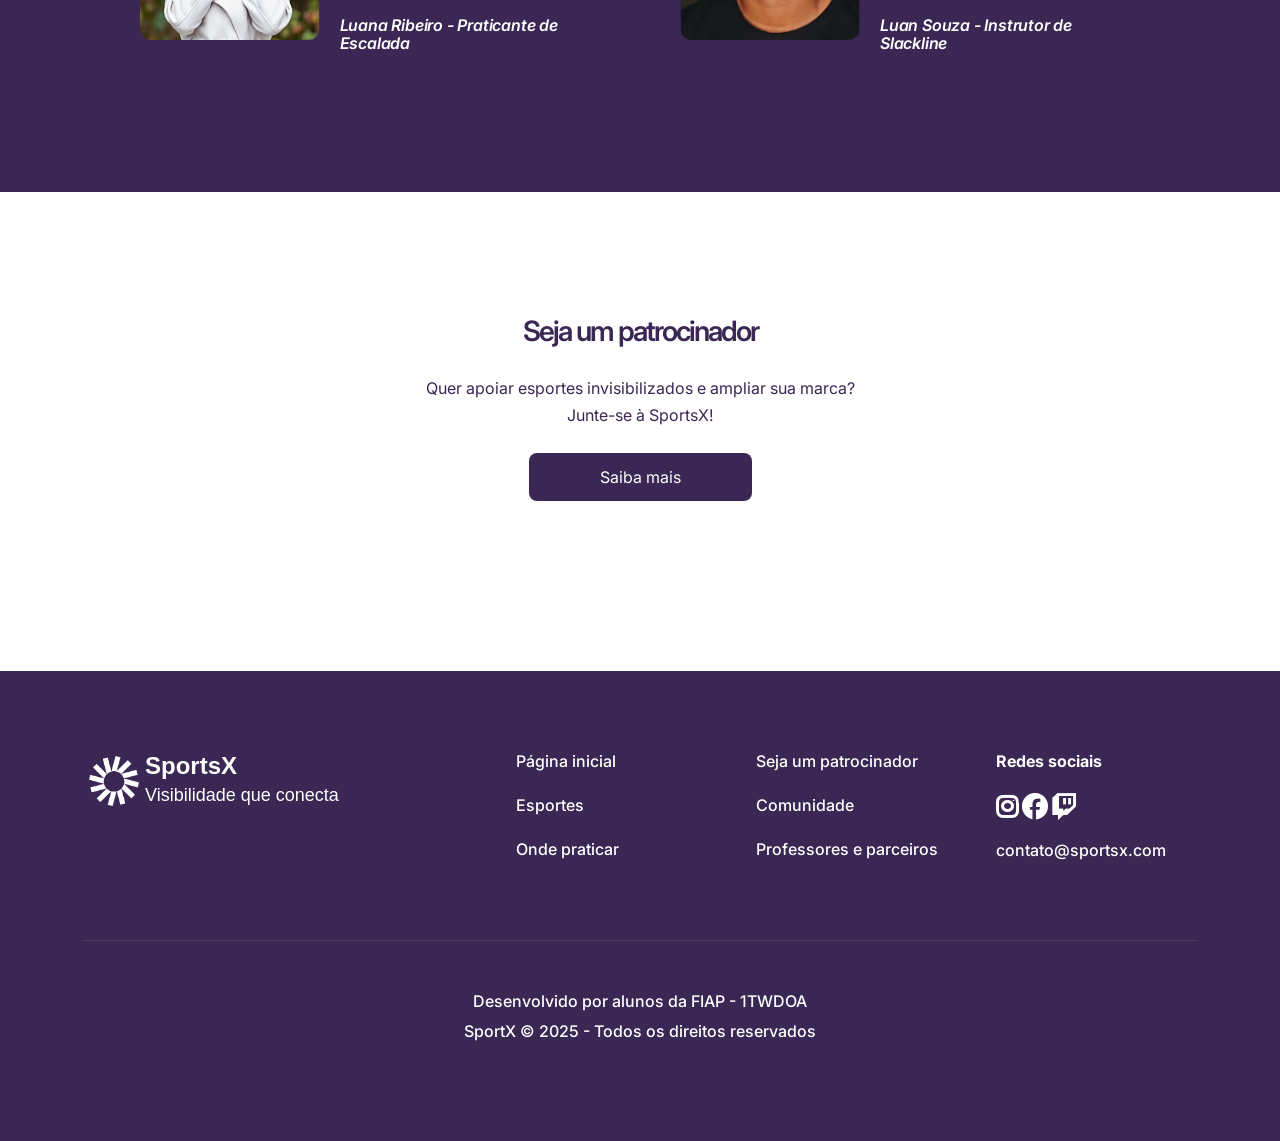
==== commit 478465a3: "carrossel para depoimentos" ====
--- a/index.html
+++ b/index.html
@@ -58,7 +58,7 @@
                     <li><a href="professores-e-parceiros.html#section-teachers">Professores e Parceiros</a></li>
                     <li><a href="#section-testimonials">Comunidade</a></li>
                     <li><a href="#section-sponsor">Seja um patrocinador</a></li>
-                    <li><a href="#" class="user-icon"><i class="fa-solid fa-user"></i></a></li>
+                    <li><a href="#" class="user-icon" title="Perfil do usuário"><i class="fa-solid fa-user"></i></a></li>
                 </ul> 
             </nav>
 
@@ -256,56 +256,102 @@
         </div>
     </section>
 
-    <!-- Depoimentos  -->
+    <!-- Depoimentos -->
     <section id="section-testimonials" class="testimonials-section">
-        <div class="container">
-            <div class="section-header">
-                <img src="images/decor.webp" alt="decoracao" class="section-decorator">
-                <h2 class="section-title">Depoimentos</h2>
-                <p class="section-subtitle">O que nossos atletas estão dizendo sobre a SportsX</p>
-            </div>
-
-            <div class="testimonials-wrapper">
-
-                <!-- Depoimento Luana Ribeiro  -->
-                <div class="testimonial-card">
-                    <img src="images/depoimentos-luana-ribeiro-escalada.png" alt="Luana Ribeiro"
-                        class="testimonial-person">
-                    <div class="testimonial-content">
-                        <div class="testimonial-rating">
-                            <i class="fa-solid fa-star"></i>
-                            <i class="fa-solid fa-star"></i>
-                            <i class="fa-solid fa-star"></i>
-                            <i class="fa-solid fa-star"></i>
-                            <i class="fa-solid fa-star"></i>
-                        </div>
-                        <blockquote>"Sempre quis praticar escalada mas não sabia por onde começar. Através da SportsX
-                            encontrei uma escola ideal"</blockquote>
-                        <cite>Luana Ribeiro - Praticante de Escalada</cite>
-                    </div>
-                </div>
-
-                <!-- Depoimento Luan Souza  -->
-                <div class="testimonial-card">
-                    <img src="images/depoimentos-luan-souza-instrutor-slackline.png" alt="Luan Souza"
-                        class="testimonial-person">
-                    <div class="testimonial-content">
-                        <div class="testimonial-rating">
-                            <i class="fa-solid fa-star"></i>
-                            <i class="fa-solid fa-star"></i>
-                            <i class="fa-solid fa-star"></i>
-                            <i class="fa-solid fa-star"></i>
-                            <i class="fa-solid fa-star"></i>
-                        </div>
-                        <blockquote>"A plataforma aumentou o número de alunos interessados em conexão e companhia para
-                            praticar
-                            em parques e praias."</blockquote>
-                        <cite>Luan Souza - Instrutor de Slackline</cite>
-                    </div>
-                </div>
-            </div>
-        </div>
+    <div class="container">
+        <div class="section-header">
+        <img src="images/decor.webp" alt="decoracao" class="section-decorator">
+        <h2 class="section-title">Depoimentos</h2>
+        <p class="section-subtitle">O que nossos atletas estão dizendo sobre a SportsX</p>
+        </div>
+
+        <div class="testimonial-carousel">
+        <button class="carousel-btn prev" title="Anterior depoimento"><i class="fa-solid fa-chevron-left"></i></button>
+
+        <div class="testimonial-track">
+            <!-- Slide 1 -->
+            <div class="testimonial-slide">
+            <div class="testimonial-card">
+                <img src="images/depoimentos-luana-ribeiro-escalada.png" alt="Luana Ribeiro" class="testimonial-person">
+                <div class="testimonial-content">
+                <div class="testimonial-rating">
+                    <i class="fa-solid fa-star"></i><i class="fa-solid fa-star"></i><i class="fa-solid fa-star"></i><i class="fa-solid fa-star"></i><i class="fa-solid fa-star"></i>
+                </div>
+                <blockquote>"Sempre quis praticar escalada mas não sabia por onde começar. Através da SportsX encontrei uma escola ideal"</blockquote>
+                <cite>Luana Ribeiro - Praticante de Escalada</cite>
+                </div>
+            </div>
+
+            <div class="testimonial-card">
+                <img src="images/depoimentos-luan-souza-instrutor-slackline.png" alt="Luan Souza" class="testimonial-person">
+                <div class="testimonial-content">
+                <div class="testimonial-rating">
+                    <i class="fa-solid fa-star"></i><i class="fa-solid fa-star"></i><i class="fa-solid fa-star"></i><i class="fa-solid fa-star"></i><i class="fa-solid fa-star"></i>
+                </div>
+                <blockquote>"A plataforma aumentou o número de alunos interessados em conexão e companhia para praticar em parques e praias."</blockquote>
+                <cite>Luan Souza - Instrutor de Slackline</cite>
+                </div>
+            </div>
+            </div>
+
+            <!-- Slide 2 -->
+            <div class="testimonial-slide">
+            <div class="testimonial-card">
+                <img src="images/depoimento-carla-mendes.jpeg" alt="Carla Mendes" class="testimonial-person">
+                <div class="testimonial-content">
+                <div class="testimonial-rating">
+                    <i class="fa-solid fa-star"></i><i class="fa-solid fa-star"></i><i class="fa-solid fa-star"></i><i class="fa-solid fa-star"></i><i class="fa-solid fa-star"></i>
+                </div>
+                <blockquote>"O SportsX me ajudou a encontrar outros corredores da minha região. Agora treino em grupo e minha evolução foi incrível!"</blockquote>
+                <cite>Carla Mendes – Corredora Amadora</cite>
+                </div>
+            </div>
+
+            <div class="testimonial-card">
+                <img src="images/depoimentos-rafael-lima.png" alt="Rafael Lima" class="testimonial-person">
+                <div class="testimonial-content">
+                <div class="testimonial-rating">
+                    <i class="fa-solid fa-star"></i><i class="fa-solid fa-star"></i><i class="fa-solid fa-star"></i><i class="fa-solid fa-star"></i><i class="fa-solid fa-star"></i>
+                </div>
+                <blockquote>"Sempre quis experimentar esportes aquáticos e através da plataforma conheci uma escola de canoagem fantástica."</blockquote>
+                <cite>Rafael Lima – Praticante de Canoagem</cite>
+                </div>
+            </div>
+            </div>
+
+            <!-- Slide 3 -->
+            <div class="testimonial-slide">
+            <div class="testimonial-card">
+                <img src="images/depoimentos-bruna-oliveira.png" alt="Bruna Oliveira" class="testimonial-person">
+                <div class="testimonial-content">
+                <div class="testimonial-rating">
+                    <i class="fa-solid fa-star"></i><i class="fa-solid fa-star"></i><i class="fa-solid fa-star"></i><i class="fa-solid fa-star"></i><i class="fa-solid fa-star"></i>
+                </div>
+                <blockquote>"Graças ao SportsX encontrei parceiros para jogar vôlei de praia todos os finais de semana. Nunca mais fiquei sem equipe!"</blockquote>
+                <cite>Bruna Oliveira – Jogadora de Vôlei de Praia</cite>
+                </div>
+            </div>
+
+            <div class="testimonial-card">
+                <img src="images/depoimentos-diego-martins.png" alt="Diego Martins" class="testimonial-person">
+                <div class="testimonial-content">
+                <div class="testimonial-rating">
+                    <i class="fa-solid fa-star"></i><i class="fa-solid fa-star"></i><i class="fa-solid fa-star"></i><i class="fa-solid fa-star"></i><i class="fa-solid fa-star"></i>
+                </div>
+                <blockquote>"O app facilitou minha rotina como treinador, pois conectei rapidamente alunos interessados em aulas de alongamento e yoga."</blockquote>
+                <cite>Diego Martins – Instrutor de Yoga</cite>
+                </div>
+            </div>
+            </div>
+        </div>
+
+        <button class="carousel-btn next" title="Próximo depoimento"><i class="fa-solid fa-chevron-right"></i></button>
+        
+        </div>
+    </div>
     </section>
+
+
 
     <!-- Patrocinadores  -->
     <section id="section-sponsor" class="sponsor-section">
--- a/css/style.css
+++ b/css/style.css
@@ -627,7 +627,7 @@
 .testimonial-content {
   display: flex;
   flex-direction: column;
-  gap: 16px;
+  gap: 10px;
 }
 
 .testimonial-rating {
@@ -646,9 +646,9 @@
   font-weight: 600;
   font-style: italic;
   font-size: 16px;
-  line-height: 28px;
+  line-height: 18px;
   letter-spacing: -0.2px;
-  margin-top: 60px;
+  margin-top: 20px;
 }
 
 @media (max-width: 1200px) {
@@ -1016,3 +1016,63 @@
   margin-bottom: 56px;
   text-align: left;
 }
+
+.testimonial-carousel {
+  position: relative;
+  overflow: hidden;
+  width: 100%;
+}
+
+.testimonial-track {
+  display: flex;
+  transition: transform 0.5s ease-in-out;
+  width: 100%;
+}
+
+.testimonial-slide {
+  display: flex;
+  justify-content: center;   /* centraliza os dois cards juntos */
+  align-items: stretch;
+  min-width: 100%;           /* cada slide ocupa toda a tela */
+  gap: 40px;
+  box-sizing: border-box;
+}
+
+.testimonial-card {
+  width: 45%;                 /* dois cards lado a lado */
+  max-width: 50%;
+  background: transparent;
+  padding: 20px;
+  display: flex;
+  align-items: center;        /* imagem e texto alinhados na vertical */
+  gap: 20px;
+}
+
+.testimonial-person {
+  width: 180px;
+  height: 180px;
+  object-fit: cover;
+  border-radius: 12px;
+  flex-shrink: 0;
+}
+
+.testimonial-content {
+  text-align: left;
+}
+
+.carousel-btn {
+  position: absolute;
+  top: 50%;
+  transform: translateY(-50%);
+  background: var(--color-primary, #674695);
+  color: #fff;
+  border: none;
+  padding: 10px;
+  cursor: pointer;
+  border-radius: 50%;
+  z-index: 10;
+  width: 35px;
+}
+
+.carousel-btn.prev { left: 10px; }
+.carousel-btn.next { right: 10px; }
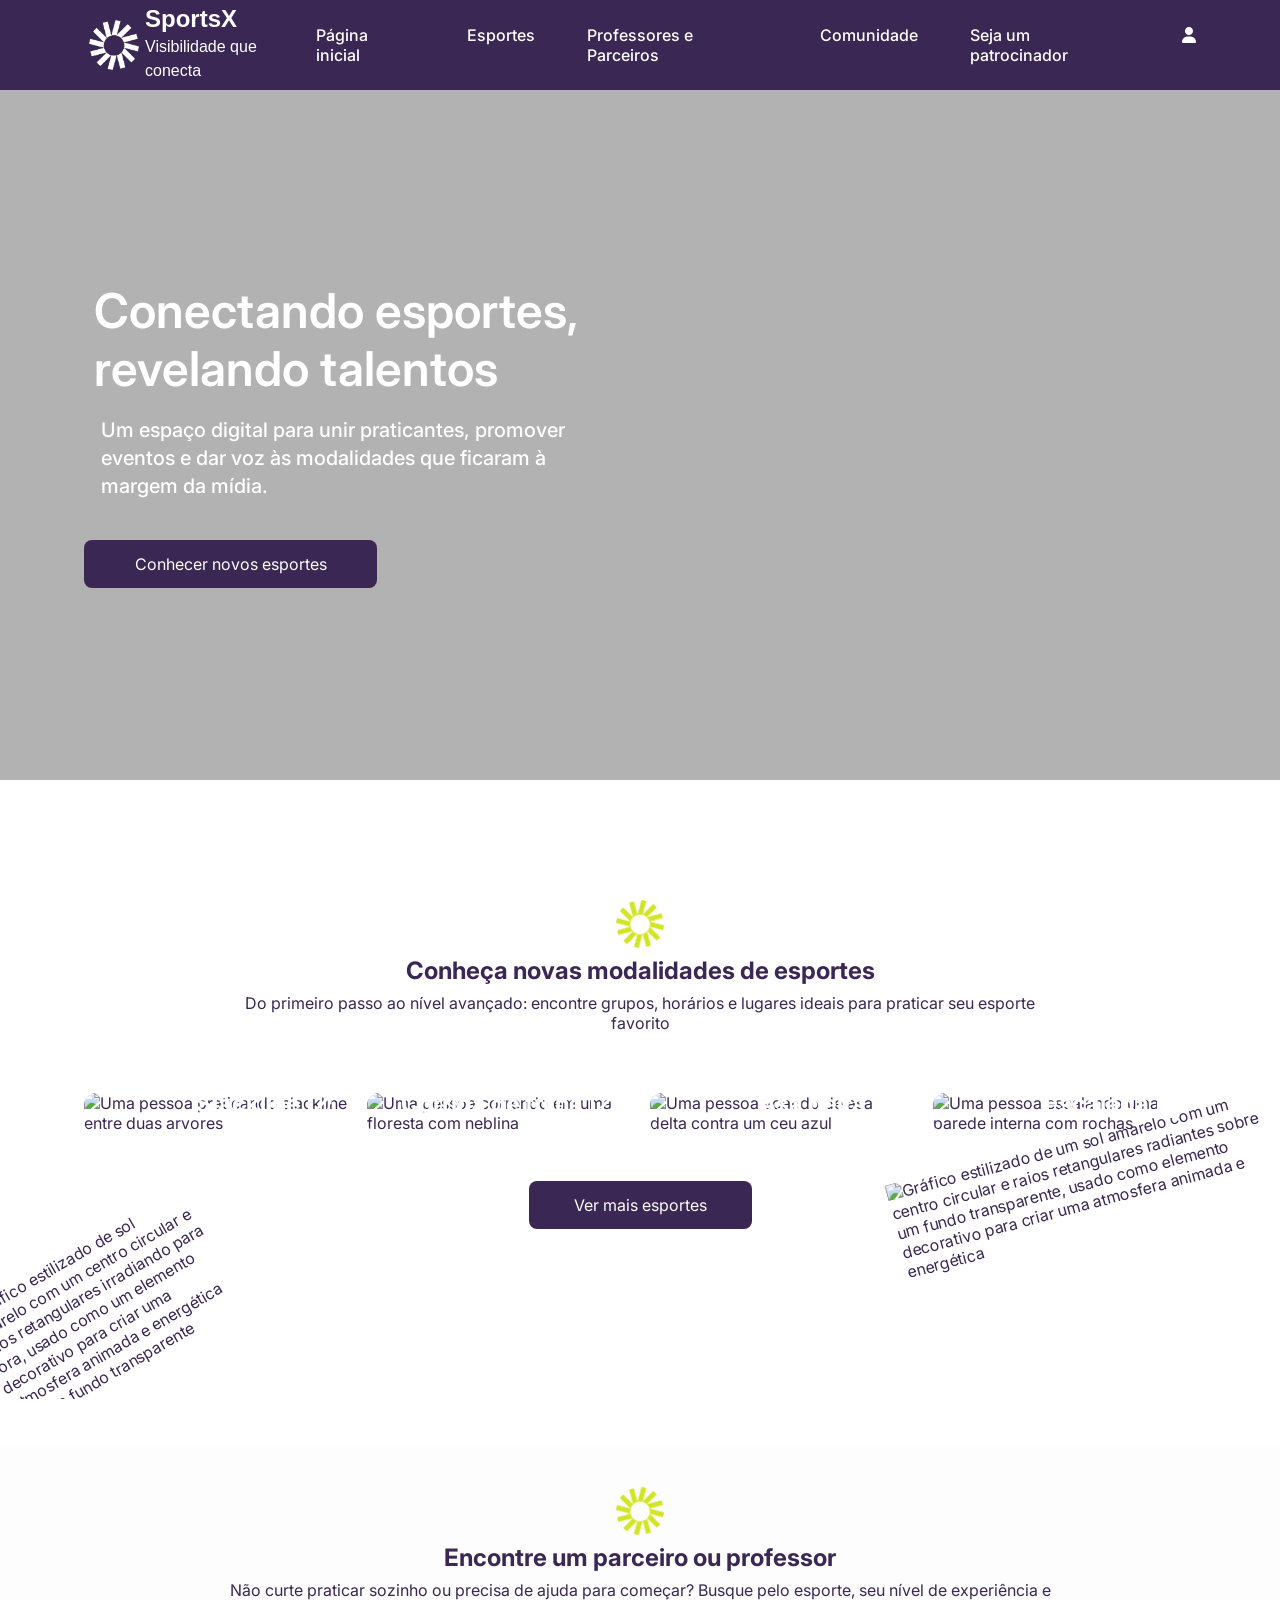
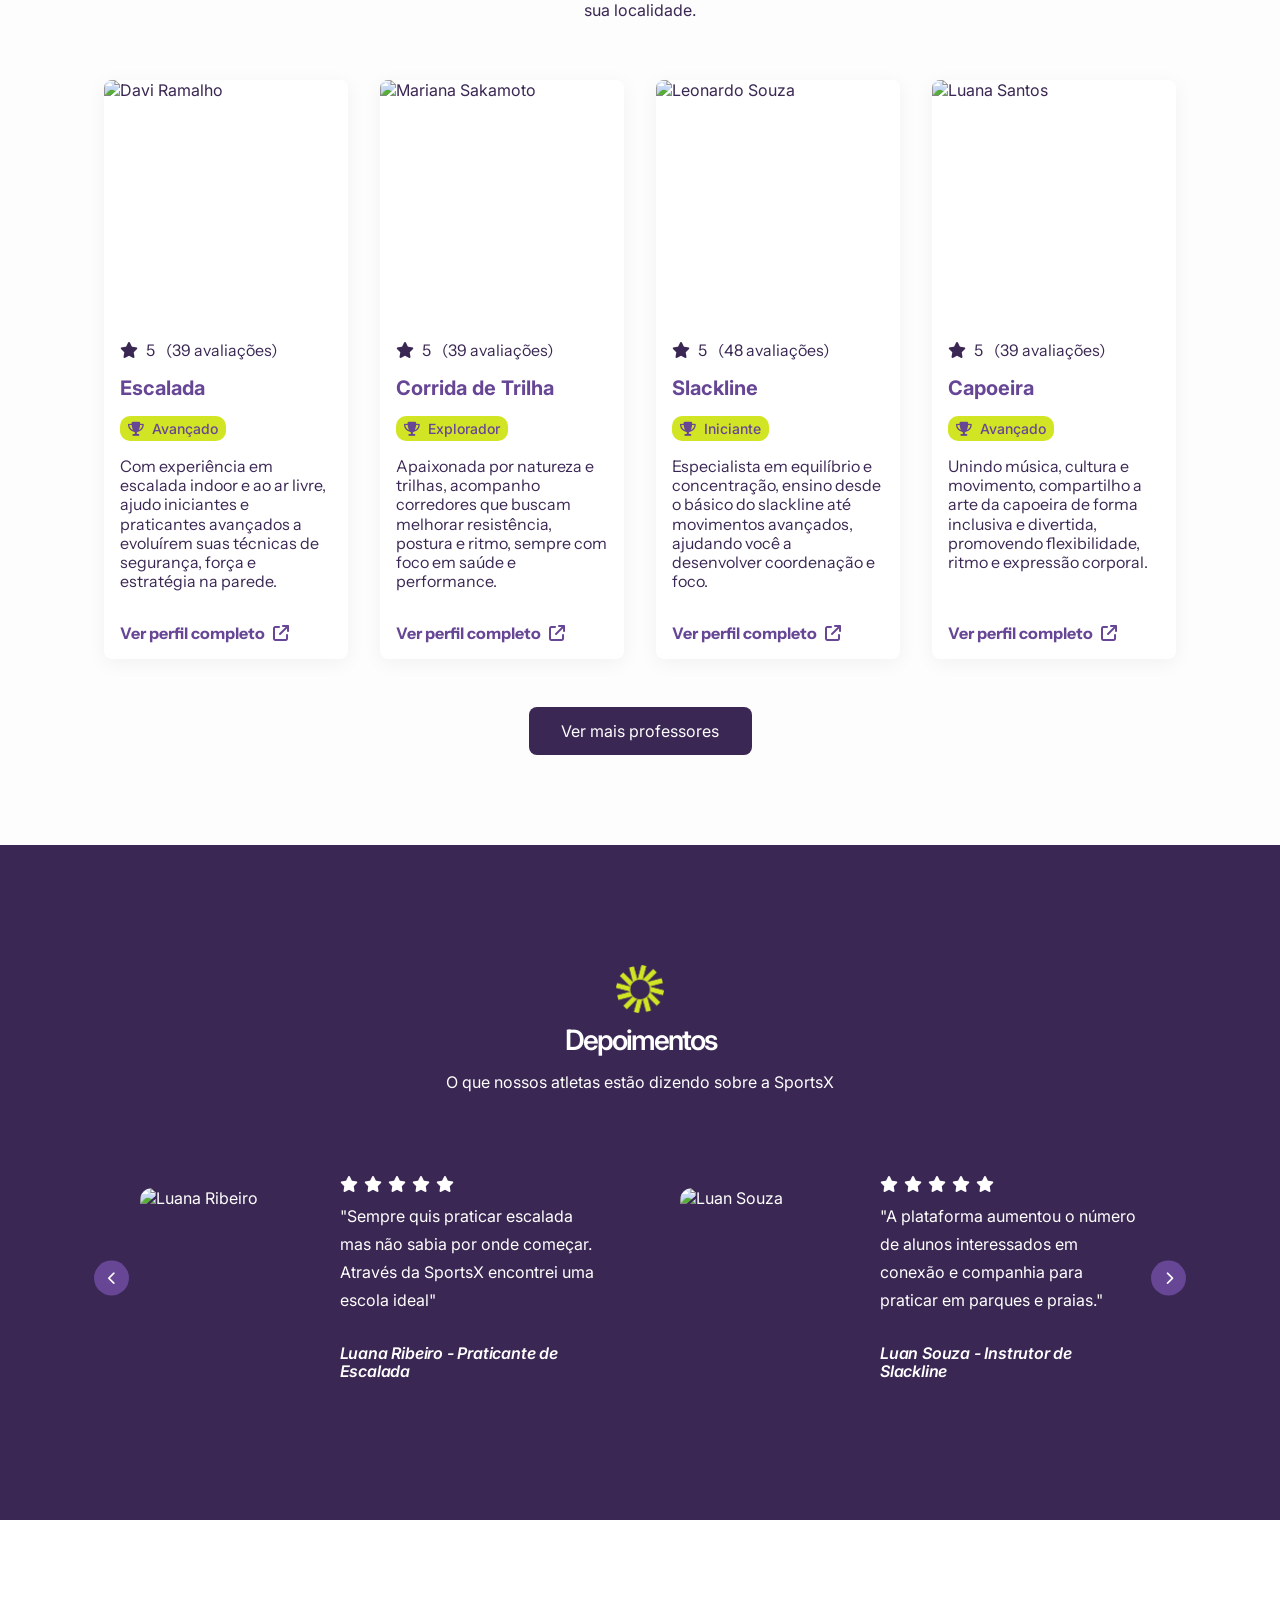
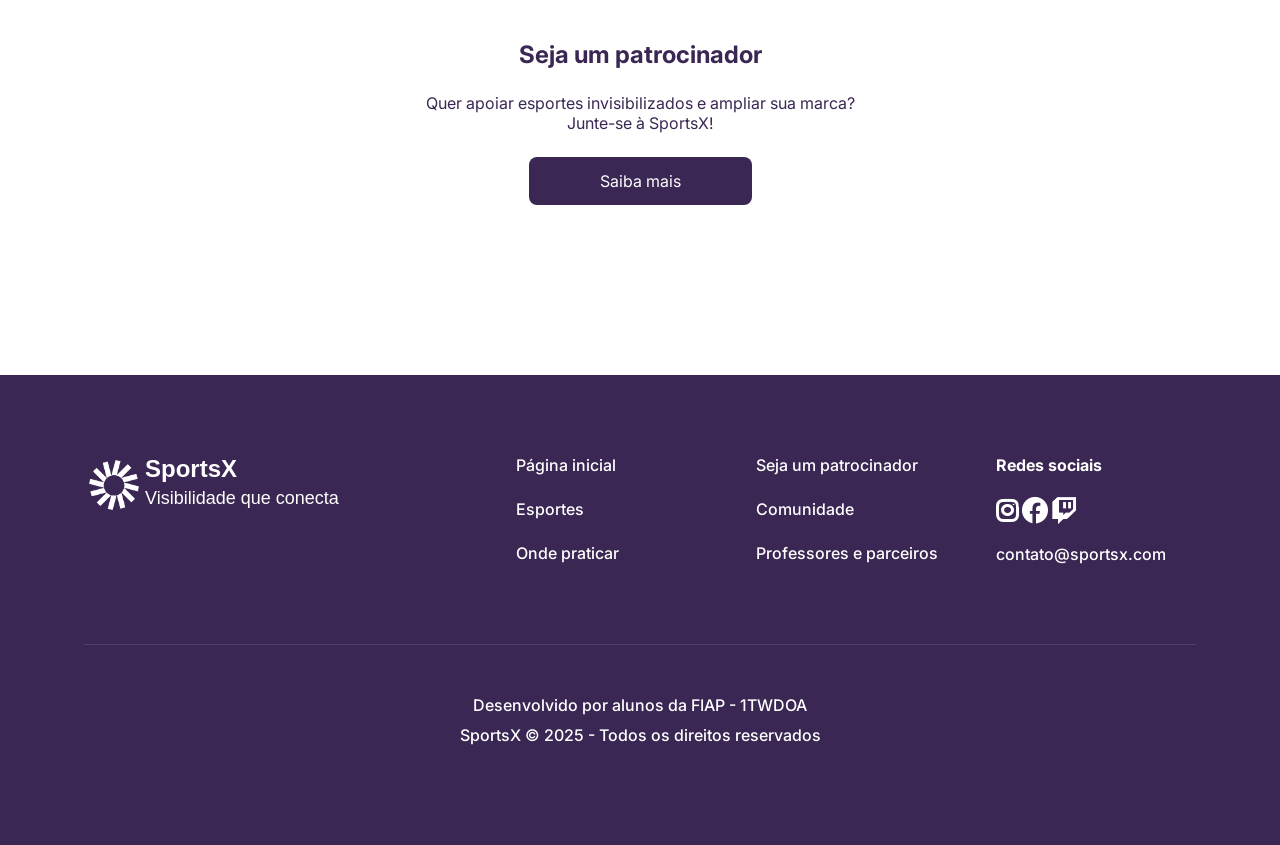
==== commit b51b9fe9: "unindo repositorios" ====
--- a/index.html
+++ b/index.html
@@ -7,7 +7,7 @@
     <title>Sports X</title>
 
     <!-- favicon -->
-    <link rel="icon" href="images/favicon.io.png" type="image/png" />
+    <link rel="icon" href="images/favicon.io.webp" type="image/png" />
 
     <!-- Chamada google fonts -->
 
@@ -54,22 +54,24 @@
             <nav class="main-nav">
                 <ul>
                     <li><a href="#section-hero">Página inicial</a></li>
-                    <li><a href="esportes.html#section-sports">Esportes</a></li>
+                    <li><a href="esporte-descricao-sobre.html#section-sports"">Esportes</a></li>
                     <li><a href="professores-e-parceiros.html#section-teachers">Professores e Parceiros</a></li>
-                    <li><a href="#section-testimonials">Comunidade</a></li>
-                    <li><a href="#section-sponsor">Seja um patrocinador</a></li>
+                    <li><a href="comunidade.html#section-testimonials">Comunidade</a></li>
+                    <li><a href="seja-um-patrocinador.html#section-sponsor">Seja um patrocinador</a></li>
                     <li><a href="#" class="user-icon" title="Perfil do usuário"><i class="fa-solid fa-user"></i></a></li>
                 </ul> 
             </nav>
 
-            <!-- Botão menu hamburguer  -->
+<!---------------------------------------------- Botão menu hamburguer  ------------------------------------------------>
             <button class="hamburguer" aria-label="Abrir menu de navegação">
                 <i class="fa-solid fa-bars"></i>
             </button>
     </header>
 
+
+<!--================================================================== Começo da página =====================================================================-->
     <section id="section-hero" class="hero-section">
-        <div class="hero-content">
+        <div class="hero-content">           
             <h2 class="hero-title">Conectando esportes, revelando talentos</h2>
             <p class="hero-subtitle">
                 Um espaço digital para unir praticantes, promover eventos e dar voz
@@ -84,14 +86,14 @@
         <div class="container">
             <div class="section-header">
                 <img src="images/decor.webp" alt="decoracao" class="section-decorator">
-                <h2 class="section-title">Conheça novas modalidades de esportes</h2>
-                <p class="section-subtitle">Do primeiro passo ao nível avançado: encontre grupos, horários e lugares
+                <h2 class="section-title-principal">Conheça novas modalidades de esportes</h2>
+                <p class="section-subtitle-principal">Do primeiro passo ao nível avançado: encontre grupos, horários e lugares
                     ideais para praticar seu esporte favorito</p>
             </div>
 
             <div class="sports-grid">
-                <a href="esportes-descricao.html" class="sport-card">
-                    <img src="images/card-slackline.png" alt="Uma pessoa praticando slackline entre duas arvores"
+                <a href="esporte-descricao-sobre.html" class="sport-card">
+                    <img src="images/card-slackline.webp" alt="Uma pessoa praticando slackline entre duas arvores"
                         class="sport-card-bg">
                     <div class="sport-card-overlay">
                         <h3 class="sport-card-title">Slackline <i class="fa-solid fa-arrow-up-right-from-square"></i>
@@ -100,16 +102,15 @@
                 </a>
 
                 <a href="#" class="sport-card">
-                    <img src="images/card-corrida-de-trilha.png" alt="Uma pessoa correndo em uma floresta com neblina"
+                    <img src="images/card-corrida-de-trilha.webp" alt="Uma pessoa correndo em uma floresta com neblina"
                         class="sport-card-bg">
                     <div class="sport-card-overlay">
-                        <h3 class="sport-card-title">Corrida de trilha <i
-                                class="fa-solid fa-arrow-up-right-from-square"></i></h3>
+                        <h3 class="sport-card-title">Corrida de trilha <i class="fa-solid fa-arrow-up-right-from-square"></i></h3>
                     </div>
                 </a>
 
                 <a href="#" class="sport-card">
-                    <img src="images/card-asa-delta.png" alt="Uma pessoa voando de asa delta contra um ceu azul"
+                    <img src="images/card-asa-delta.webp" alt="Uma pessoa voando de asa delta contra um ceu azul"
                         class="sport-card-bg">
                     <div class="sport-card-overlay">
                         <h3 class="sport-card-title">Asa delta <i class="fa-solid fa-arrow-up-right-from-square"></i>
@@ -118,7 +119,7 @@
                 </a>
 
                 <a href="#" class="sport-card">
-                    <img src="images/card-escalada.png" alt="Uma pessoa escalando uma parede interna com rochas"
+                    <img src="images/card-escalada.webp" alt="Uma pessoa escalando uma parede interna com rochas"
                         class="sport-card-bg">
                     <div class="sport-card-overlay">
                         <h3 class="sport-card-title">Escalada <i class="fa-solid fa-arrow-up-right-from-square"></i>
@@ -128,32 +129,32 @@
             </div>
         </div>
         <div class="section-ver-mais">
-                <a href="esportes.html" class="btn-ver-mais">Ver mais esportes</a>
-        </div>
-        <img src="images/decoration-background-1.png"
+                <a href="esporte-descricao-sobre.html" class="btn-ver-mais">Ver mais esportes</a>
+        </div>
+        <img src="images/decoration-background-1.webp"
             alt="Gráfico estilizado de sol amarelo com um centro circular e raios retangulares irradiando para fora, usado como um elemento decorativo para criar uma atmosfera animada e energética em um fundo transparente"
             class="bg-decorator-1">
-        <img src="images/decoration-background-2.png"
+        <img src="images/decoration-background-2.webp"
             alt="Gráfico estilizado de um sol amarelo com um centro circular e raios retangulares radiantes sobre um fundo transparente, usado como elemento decorativo para criar uma atmosfera animada e energética"
             class="bg-decorator-2">
     </section>
 
-    <!-- Professores  -->
+<!--=============================================================== Professores =============================================================================-->
     <section id="section-teachers" class="teachers-section">
         <div class="container">
             <div class="section-header">
                 <img src="images/decor.webp" alt="decorador" class="section-decorator">
-                <h2 class="section-title">Encontre um parceiro ou professor</h2>
-                <p class="section-subtitle">Não curte praticar sozinho ou precisa de ajuda para começar? Busque pelo esporte,
+                <h2 class="section-title-principal">Encontre um parceiro ou professor</h2>
+                <p class="section-subtitle-principal">Não curte praticar sozinho ou precisa de ajuda para começar? Busque pelo esporte,
                     seu nível de experiência e sua localidade.</p>
             </div>
 
             <div class="teachers-grid">
 
-                <!-- Davi Ramalho - Escalada  -->
+                <!---------------------------- Davi Ramalho - Escalada  ----------------------------------->
                 <article class="teacher-card">
                     <div class="teacher-card-image-wrapper">
-                        <img src="images/card-img-professor-davi-ramalho.png" alt="Davi Ramalho"
+                        <img src="images/card-img-professor-davi-ramalho.webp" alt="Davi Ramalho"
                             class="teacher-card-img">
                         <div class="teacher-card-image-overlay">
                             <h4 class="teacher-name">Davi Ramalho</h4>
@@ -174,10 +175,10 @@
                     </div>
                 </article>
 
-                <!-- Mariana Sakamoto - Corrida de trilha  -->
+                <!---------------------------- Mariana Sakamoto - Corrida de trilha  --------------------------------->
                 <article class="teacher-card">
                     <div class="teacher-card-image-wrapper">
-                        <img src="images/card-img-professor-mariana-sakamoto.png" alt="Mariana Sakamoto"
+                        <img src="images/card-img-professor-mariana-sakamoto.webp" alt="Mariana Sakamoto"
                             class="teacher-card-img">
                         <div class="teacher-card-image-overlay">
                             <h4 class="teacher-name">Mariana Sakamoto</h4>
@@ -199,10 +200,10 @@
                     </div>
                 </article>
 
-                <!-- Leonardo Souza - Slackline  -->
+                <!--------------------------------- Leonardo Souza - Slackline  --------------------------------------->
                 <article class="teacher-card">
                     <div class="teacher-card-image-wrapper">
-                        <img src="images/card-img-professor-leonardo-souza.png" alt="Leonardo Souza"
+                        <img src="images/card-img-professor-leonardo-souza.webp" alt="Leonardo Souza"
                             class="teacher-card-img">
                         <div class="teacher-card-image-overlay">
                             <h4 class="teacher-name">Leonardo Souza</h4>
@@ -224,10 +225,10 @@
                     </div>
                 </article>
 
-                <!-- Luana Santos - Capoeira -->
+                <!--------------------------------------- Luana Santos - Capoeira ------------------------------------>
                 <article class="teacher-card">
                     <div class="teacher-card-image-wrapper">
-                        <img src="images/card-img-professor-luana-santos.png" alt="Luana Santos"
+                        <img src="images/card-img-professor-luana-santos.webp" alt="Luana Santos"
                             class="teacher-card-img">
                         <div class="teacher-card-image-overlay">
                             <h4 class="teacher-name">Luana Santos</h4>
@@ -256,7 +257,8 @@
         </div>
     </section>
 
-    <!-- Depoimentos -->
+
+<!--================================================================= Depoimentos ===========================================================================-->
     <section id="section-testimonials" class="testimonials-section">
     <div class="container">
         <div class="section-header">
@@ -269,10 +271,11 @@
         <button class="carousel-btn prev" title="Anterior depoimento"><i class="fa-solid fa-chevron-left"></i></button>
 
         <div class="testimonial-track">
-            <!-- Slide 1 -->
+
+            <!----------------------------- Slide 1 --------------------------->
             <div class="testimonial-slide">
             <div class="testimonial-card">
-                <img src="images/depoimentos-luana-ribeiro-escalada.png" alt="Luana Ribeiro" class="testimonial-person">
+                <img src="images/depoimentos-luana-ribeiro-escalada.webp" alt="Luana Ribeiro" class="testimonial-person">
                 <div class="testimonial-content">
                 <div class="testimonial-rating">
                     <i class="fa-solid fa-star"></i><i class="fa-solid fa-star"></i><i class="fa-solid fa-star"></i><i class="fa-solid fa-star"></i><i class="fa-solid fa-star"></i>
@@ -283,7 +286,7 @@
             </div>
 
             <div class="testimonial-card">
-                <img src="images/depoimentos-luan-souza-instrutor-slackline.png" alt="Luan Souza" class="testimonial-person">
+                <img src="images/depoimentos-luan-souza-instrutor-slackline.webp" alt="Luan Souza" class="testimonial-person">
                 <div class="testimonial-content">
                 <div class="testimonial-rating">
                     <i class="fa-solid fa-star"></i><i class="fa-solid fa-star"></i><i class="fa-solid fa-star"></i><i class="fa-solid fa-star"></i><i class="fa-solid fa-star"></i>
@@ -294,10 +297,10 @@
             </div>
             </div>
 
-            <!-- Slide 2 -->
+            <!----------------------------- Slide 2 -------------------------->
             <div class="testimonial-slide">
             <div class="testimonial-card">
-                <img src="images/depoimento-carla-mendes.jpeg" alt="Carla Mendes" class="testimonial-person">
+                <img src="images/depoimento-carla-mendes.webp" alt="Carla Mendes" class="testimonial-person">
                 <div class="testimonial-content">
                 <div class="testimonial-rating">
                     <i class="fa-solid fa-star"></i><i class="fa-solid fa-star"></i><i class="fa-solid fa-star"></i><i class="fa-solid fa-star"></i><i class="fa-solid fa-star"></i>
@@ -308,7 +311,7 @@
             </div>
 
             <div class="testimonial-card">
-                <img src="images/depoimentos-rafael-lima.png" alt="Rafael Lima" class="testimonial-person">
+                <img src="images/depoimentos-rafael-lima.webp" alt="Rafael Lima" class="testimonial-person">
                 <div class="testimonial-content">
                 <div class="testimonial-rating">
                     <i class="fa-solid fa-star"></i><i class="fa-solid fa-star"></i><i class="fa-solid fa-star"></i><i class="fa-solid fa-star"></i><i class="fa-solid fa-star"></i>
@@ -319,10 +322,10 @@
             </div>
             </div>
 
-            <!-- Slide 3 -->
+            <!------------------------------ Slide 3 ----------------------------------->
             <div class="testimonial-slide">
             <div class="testimonial-card">
-                <img src="images/depoimentos-bruna-oliveira.png" alt="Bruna Oliveira" class="testimonial-person">
+                <img src="images/depoimentos-bruna-oliveira.webp" alt="Bruna Oliveira" class="testimonial-person">
                 <div class="testimonial-content">
                 <div class="testimonial-rating">
                     <i class="fa-solid fa-star"></i><i class="fa-solid fa-star"></i><i class="fa-solid fa-star"></i><i class="fa-solid fa-star"></i><i class="fa-solid fa-star"></i>
@@ -333,7 +336,7 @@
             </div>
 
             <div class="testimonial-card">
-                <img src="images/depoimentos-diego-martins.png" alt="Diego Martins" class="testimonial-person">
+                <img src="images/depoimentos-diego-martins.webp" alt="Diego Martins" class="testimonial-person">
                 <div class="testimonial-content">
                 <div class="testimonial-rating">
                     <i class="fa-solid fa-star"></i><i class="fa-solid fa-star"></i><i class="fa-solid fa-star"></i><i class="fa-solid fa-star"></i><i class="fa-solid fa-star"></i>
@@ -352,18 +355,18 @@
     </section>
 
 
-
-    <!-- Patrocinadores  -->
+<!--================================================================= Patrocinadores  ======================================================================--> 
     <section id="section-sponsor" class="sponsor-section">
         <div class="container sponsor-container">
-            <h2 class="section-title">Seja um patrocinador</h2>
-            <p class="section-subtitle">Quer apoiar esportes invisibilizados e ampliar sua marca? <br>Junte-se à
+            <h2 class="section-title-principal">Seja um patrocinador</h2>
+            <p class="section-subtitle-principal">Quer apoiar esportes invisibilizados e ampliar sua marca? <br>Junte-se à
                 SportsX!</p>
-            <a href="#" class="btn-ver-mais">Saiba mais</a>
+            <a href="seja-um-patrocinador.html" class="btn-ver-mais">Saiba mais</a>
         </div>
     </section>
     </main>
 
+<!--==================================================================== Rodapé =============================================================================-->
     <footer id="section-footer" class="site-footer">
         <div class="container footer-main">
             <div class="footer-column footer-logo-column">
@@ -379,16 +382,16 @@
                 <nav class="footer-nav">
                     <ul>
                         <li><a href="#section-hero">Página inicial</a></li>
-                        <li><a href="esportes.html#section-sports">Esportes</a></li>
-                        <li><a href="#section-local">Onde praticar</a></li>
+                        <li><a href="esporte-descricao-sobre.html#section-sports">Esportes</a></li>
+                        <li><a href="onde-praticar-mapa.html#section-local">Onde praticar</a></li>
                     </ul>
                 </nav>
             </div>
             <div class="footer-column">
                 <nav class="footer-nav">
                     <ul>
-                        <li><a href="#section-sponsor">Seja um patrocinador</a></li>
-                        <li><a href="#section-testimonials">Comunidade</a></li>
+                        <li><a href="seja-um-patrocinador.html#section-sponsor">Seja um patrocinador</a></li>
+                        <li><a href="comunidade.html#section-testimonials">Comunidade</a></li>
                         <li><a href="professores-e-parceiros.html#section-teachers">Professores e parceiros</a></li>
                     </ul>
                 </nav>
@@ -405,10 +408,12 @@
 
             <div class="container footer-bottom">
                 <p>Desenvolvido por alunos da FIAP - 1TWDOA</p>
-                <p>SportX © 2025 - Todos os direitos reservados</p>
+                <p>SportsX © 2025 - Todos os direitos reservados</p>
             </div>
         </div>
     </footer>
+
+<!-- =================================================================== JavaScript =========================================================================-->
     <script src="js/script.js"></script>
 </body>
 
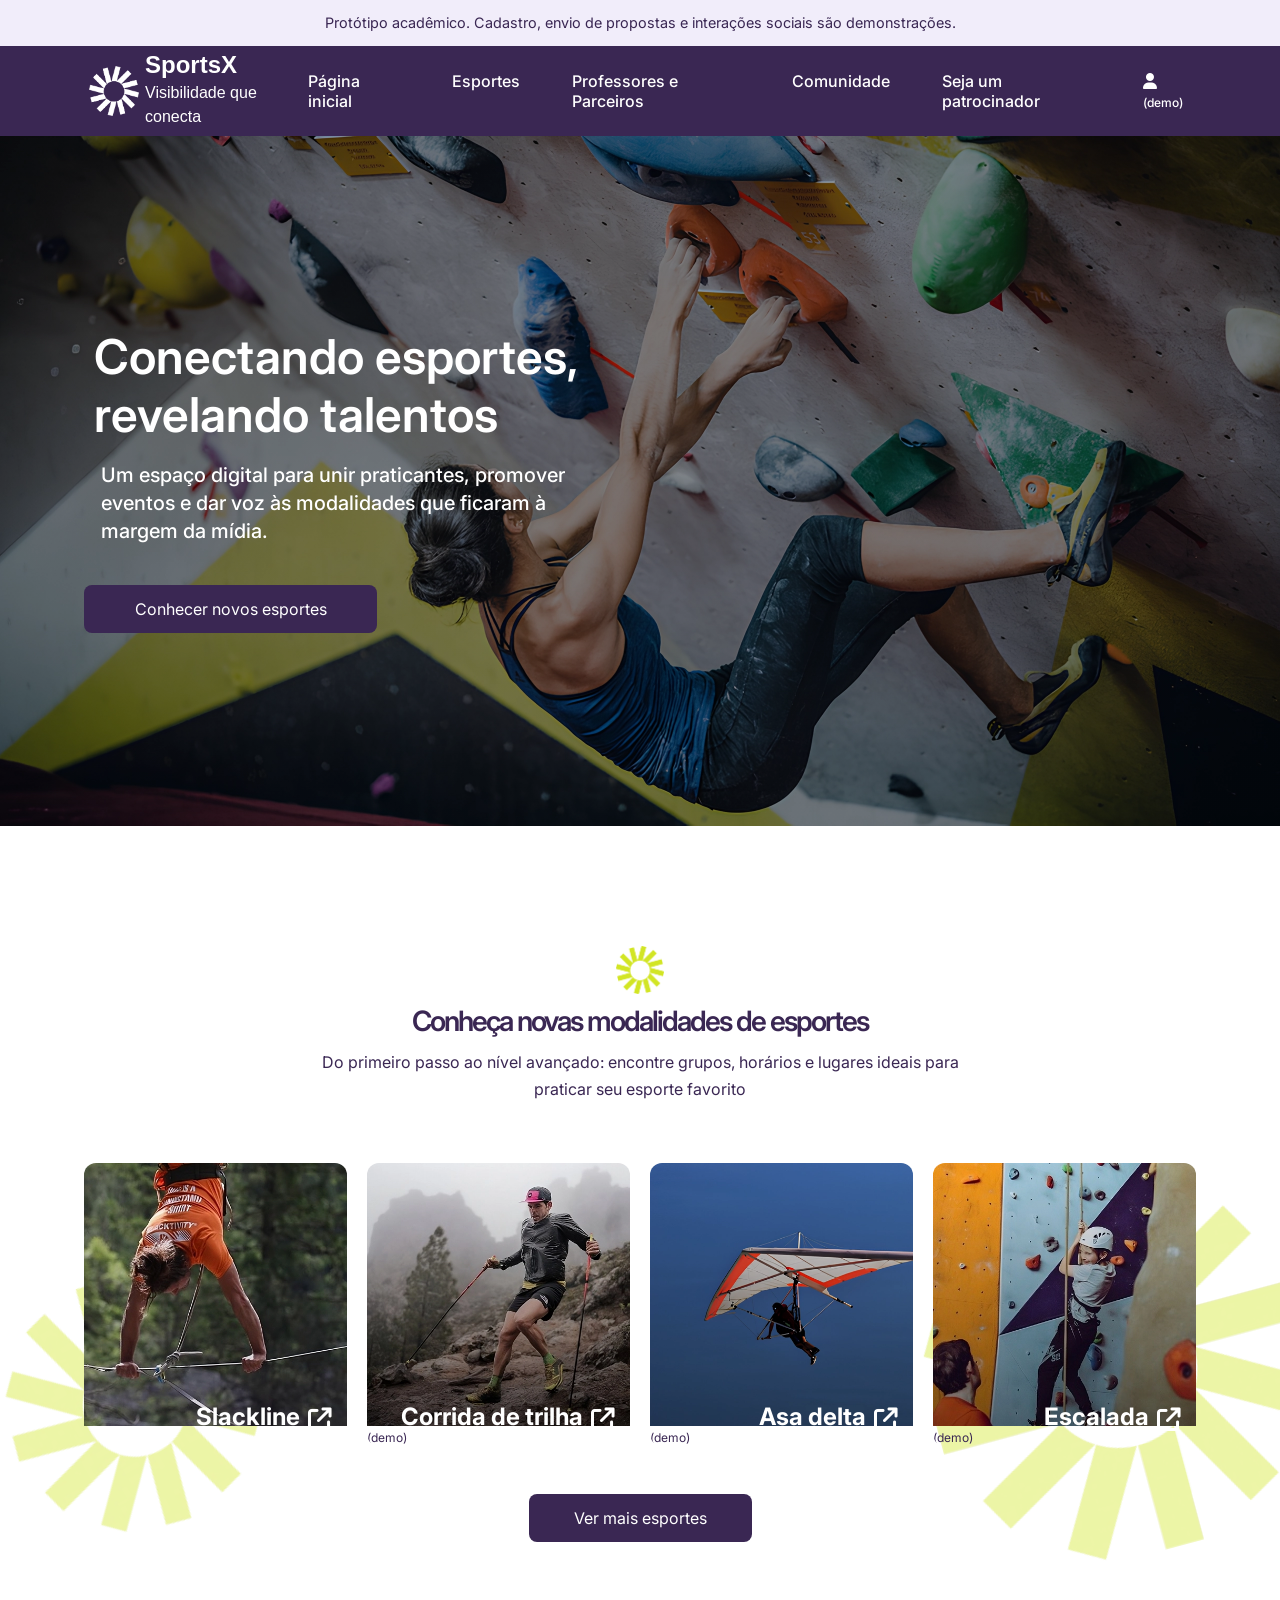
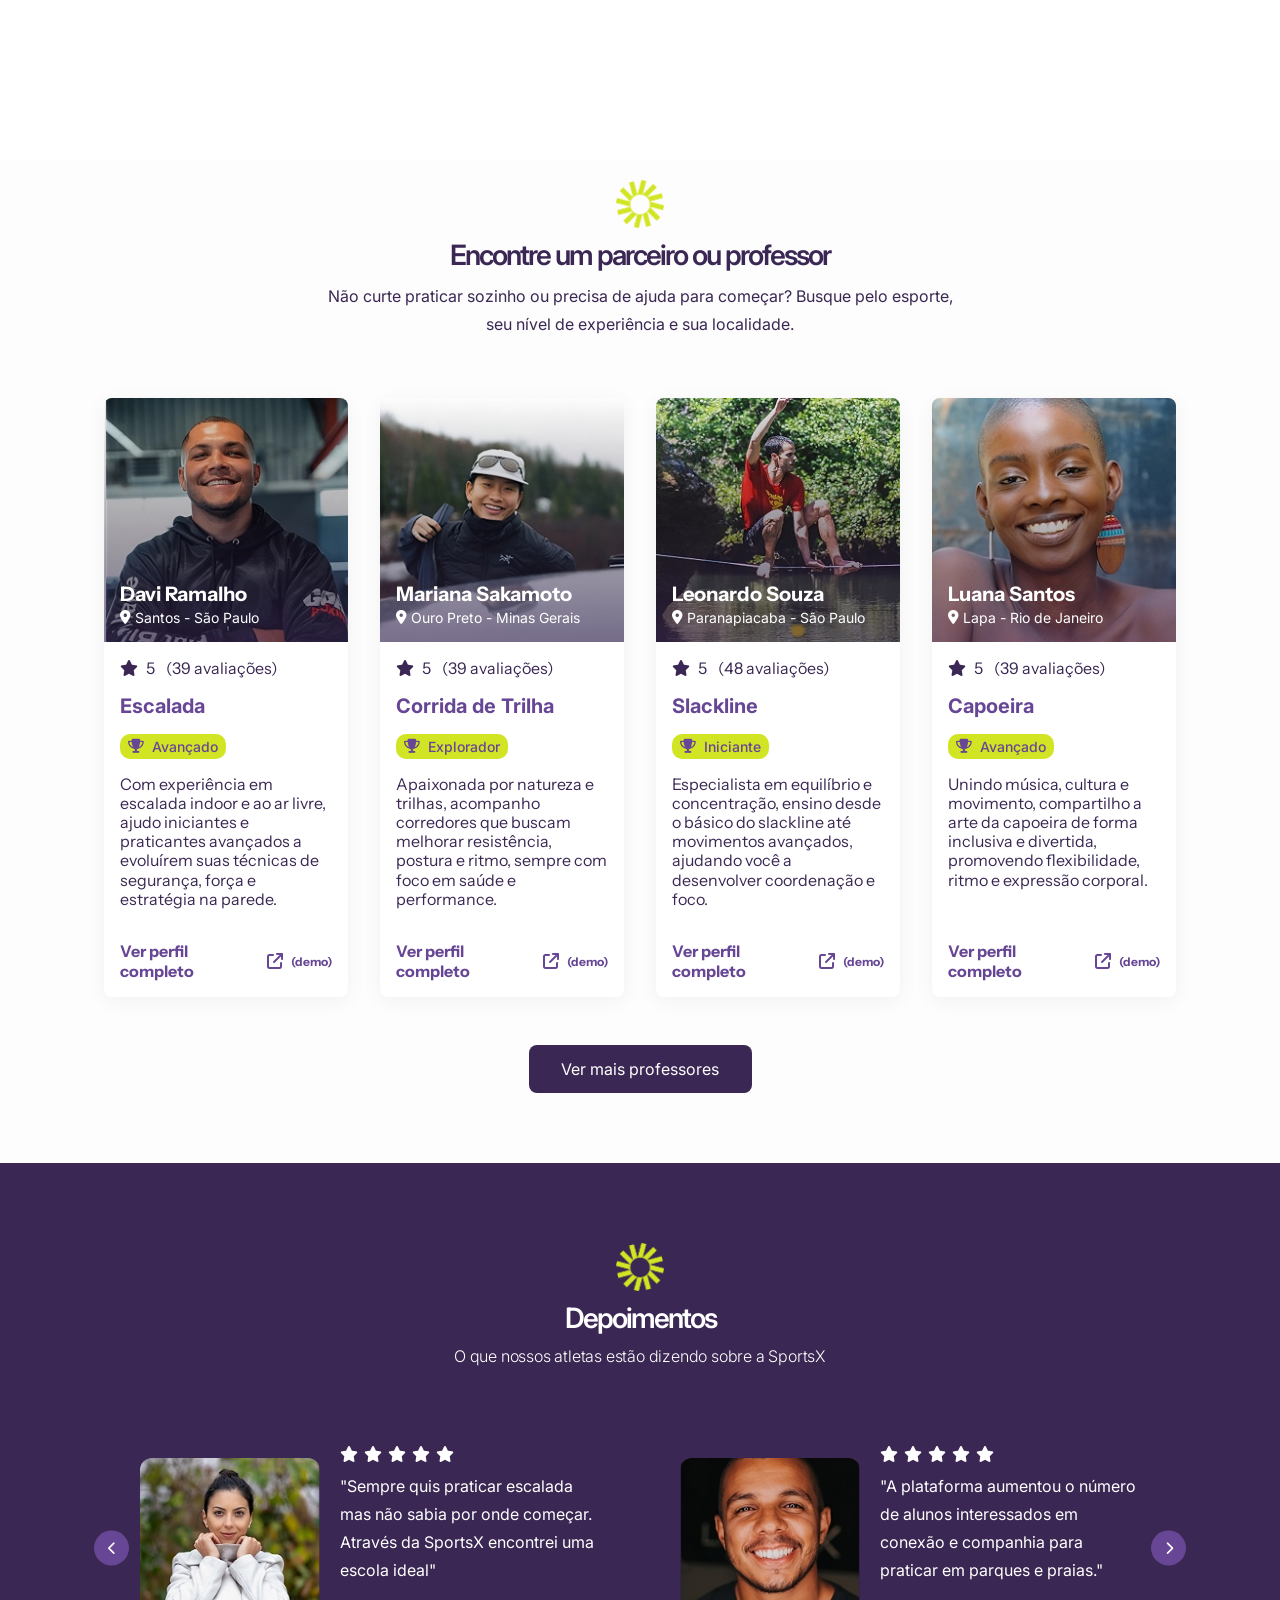
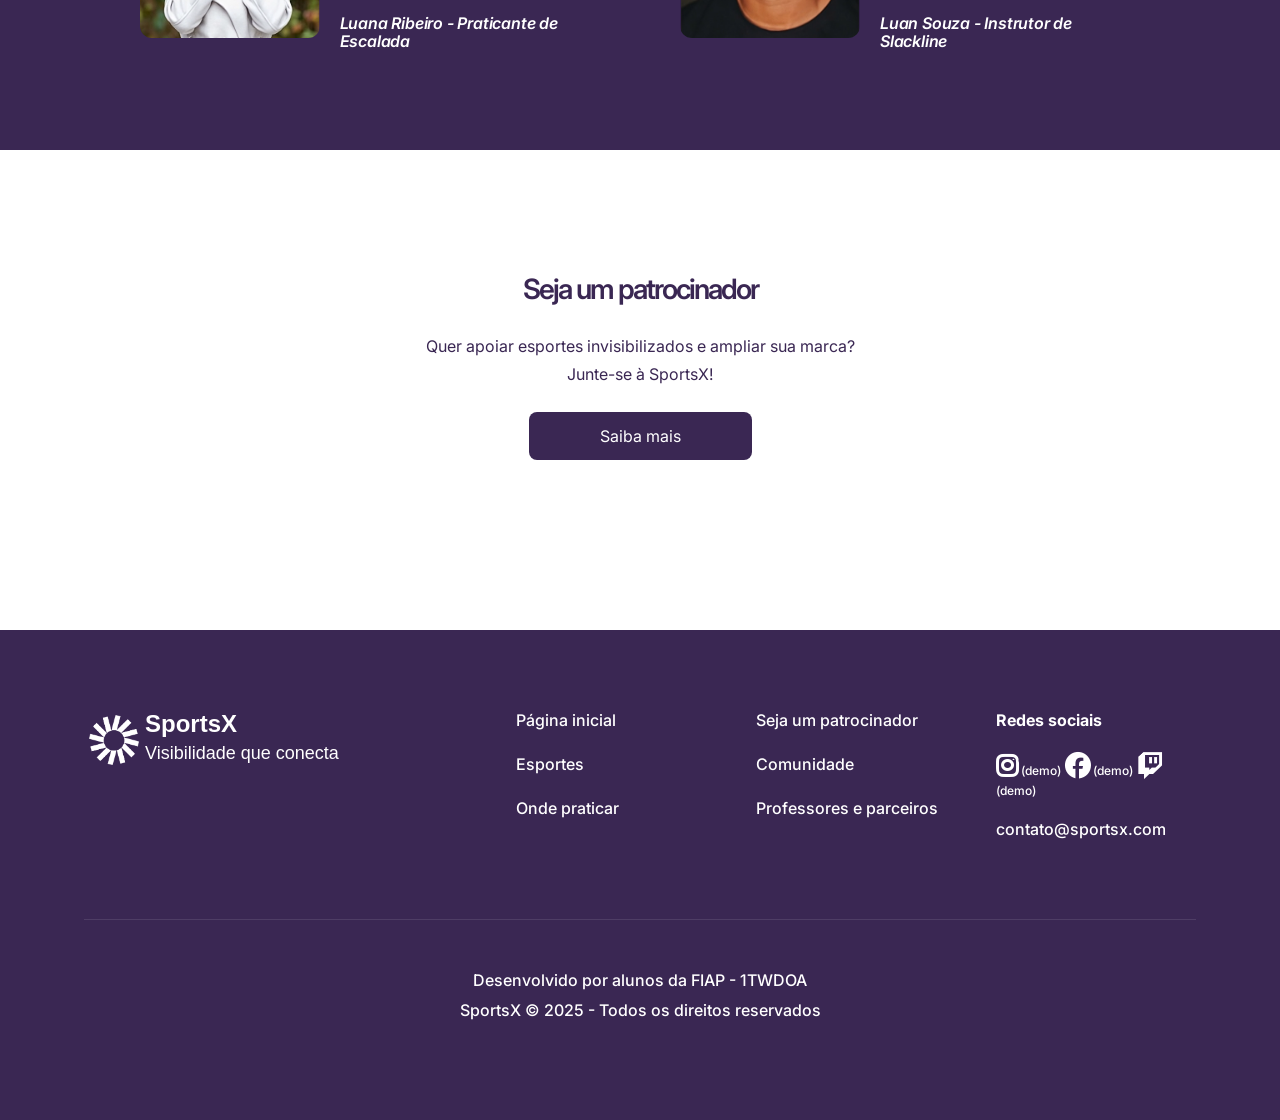
==== commit cd07dbf6: "Finaliza navegação responsiva e busca do SportsX" ====
--- a/index.html
+++ b/index.html
@@ -7,7 +7,7 @@
     <title>Sports X</title>
 
     <!-- favicon -->
-    <link rel="icon" href="images/favicon.io.webp" type="image/png" />
+    <link rel="icon" href="images/favicon.io.webp" type="image/webp" />
 
     <!-- Chamada google fonts -->
 
@@ -36,14 +36,15 @@
     <link rel="stylesheet" href="https://cdnjs.cloudflare.com/ajax/libs/font-awesome/6.4.0/css/all.min.css"/>
 
     <!-- Chamada CSS  -->
-    <link rel="stylesheet" href="css/style.css" />
+    <link rel="stylesheet" href="css/style.css?v=20261119" />
     <link rel="stylesheet" href="css/var.css" />
 </head>
 
 <body>
+    <p class="demo-notice">Protótipo acadêmico. Cadastro, envio de propostas e interações sociais são demonstrações.</p>
     <header class="site-header">
         <div class="header-container container">
-            <a href="#" class="logo">
+            <a href="index.html" class="logo">
                 <img src="images/logo.webp" alt="logo SportsX" class="logo-icon">
                 <div class="logo-text">
                     <span class="logo-title">SportsX</span>
@@ -51,28 +52,29 @@
                 </div>
             </a>
 
-            <nav class="main-nav">
-                <ul>
+            <nav class="main-nav" aria-label="Navegação principal">
+                <button class="hamburguer" type="button" aria-label="Abrir menu de navegação" aria-expanded="false" aria-controls="menu-principal">
+                    <i class="fa-solid fa-bars" aria-hidden="true"></i>
+                </button>
+                <ul id="menu-principal">
                     <li><a href="#section-hero">Página inicial</a></li>
-                    <li><a href="esporte-descricao-sobre.html#section-sports"">Esportes</a></li>
-                    <li><a href="professores-e-parceiros.html#section-teachers">Professores e Parceiros</a></li>
-                    <li><a href="comunidade.html#section-testimonials">Comunidade</a></li>
-                    <li><a href="seja-um-patrocinador.html#section-sponsor">Seja um patrocinador</a></li>
-                    <li><a href="#" class="user-icon" title="Perfil do usuário"><i class="fa-solid fa-user"></i></a></li>
+                    <li><a href="esporte-descricao-sobre.html#sport-details">Esportes</a></li>
+                    <li><a href="professores-e-parceiros.html#professors">Professores e Parceiros</a></li>
+                    <li><a href="comunidade.html#communities-hero">Comunidade</a></li>
+                    <li><a href="seja-um-patrocinador.html#sponsor">Seja um patrocinador</a></li>
+                    <li><a role="link" class="user-icon" aria-label="Perfil do usuário" aria-disabled="true" title="Demonstração: ação indisponível" data-demo="true"><i class="fa-solid fa-user" aria-hidden="true"></i></a></li>
                 </ul> 
             </nav>
 
-<!---------------------------------------------- Botão menu hamburguer  ------------------------------------------------>
-            <button class="hamburguer" aria-label="Abrir menu de navegação">
-                <i class="fa-solid fa-bars"></i>
-            </button>
+        </div>
     </header>
 
 
 <!--================================================================== Começo da página =====================================================================-->
+    <main>
     <section id="section-hero" class="hero-section">
         <div class="hero-content">           
-            <h2 class="hero-title">Conectando esportes, revelando talentos</h2>
+            <h1 class="hero-title">Conectando esportes, revelando talentos</h1>
             <p class="hero-subtitle">
                 Um espaço digital para unir praticantes, promover eventos e dar voz
                 às modalidades que ficaram à margem da mídia.
@@ -101,7 +103,7 @@
                     </div>
                 </a>
 
-                <a href="#" class="sport-card">
+                <a role="link" class="sport-card" aria-disabled="true" title="Demonstração: ação indisponível" data-demo="true">
                     <img src="images/card-corrida-de-trilha.webp" alt="Uma pessoa correndo em uma floresta com neblina"
                         class="sport-card-bg">
                     <div class="sport-card-overlay">
@@ -109,7 +111,7 @@
                     </div>
                 </a>
 
-                <a href="#" class="sport-card">
+                <a role="link" class="sport-card" aria-disabled="true" title="Demonstração: ação indisponível" data-demo="true">
                     <img src="images/card-asa-delta.webp" alt="Uma pessoa voando de asa delta contra um ceu azul"
                         class="sport-card-bg">
                     <div class="sport-card-overlay">
@@ -118,7 +120,7 @@
                     </div>
                 </a>
 
-                <a href="#" class="sport-card">
+                <a role="link" class="sport-card" aria-disabled="true" title="Demonstração: ação indisponível" data-demo="true">
                     <img src="images/card-escalada.webp" alt="Uma pessoa escalando uma parede interna com rochas"
                         class="sport-card-bg">
                     <div class="sport-card-overlay">
@@ -170,7 +172,7 @@
                         <div class="teacher-card-level"><i class="fa-solid fa-trophy"></i><span>Avançado</span></div>
                         <p class="teacher-card-desc">Com experiência em escalada indoor e ao ar livre, ajudo iniciantes e praticantes avançados a evoluírem suas técnicas de segurança, força e estratégia na parede.
                         </p>
-                        <a href="#" class="teacher-card-link">Ver perfil completo<i
+                        <a role="link" class="teacher-card-link" aria-disabled="true" title="Demonstração: ação indisponível" data-demo="true">Ver perfil completo<i
                                 class="fa-solid fa-arrow-up-right-from-square"></i></a>
                     </div>
                 </article>
@@ -195,7 +197,7 @@
                         <div class="teacher-card-level"><i class="fa-solid fa-trophy"></i><span>Explorador</span></div>
                         <p class="teacher-card-desc">Apaixonada por natureza e trilhas, acompanho corredores que buscam melhorar resistência, postura e ritmo, sempre com foco em saúde e performance.
                         </p>
-                        <a href="#" class="teacher-card-link">Ver perfil completo<i
+                        <a role="link" class="teacher-card-link" aria-disabled="true" title="Demonstração: ação indisponível" data-demo="true">Ver perfil completo<i
                                 class="fa-solid fa-arrow-up-right-from-square"></i></a>
                     </div>
                 </article>
@@ -220,7 +222,7 @@
                         <div class="teacher-card-level"><i class="fa-solid fa-trophy"></i><span>Iniciante</span></div>
                         <p class="teacher-card-desc">Especialista em equilíbrio e concentração, ensino desde o básico do slackline até movimentos avançados, ajudando você a desenvolver coordenação e foco.
                         </p>
-                        <a href="#" class="teacher-card-link">Ver perfil completo<i
+                        <a role="link" class="teacher-card-link" aria-disabled="true" title="Demonstração: ação indisponível" data-demo="true">Ver perfil completo<i
                                 class="fa-solid fa-arrow-up-right-from-square"></i></a>
                     </div>
                 </article>
@@ -245,7 +247,7 @@
                         <div class="teacher-card-level"><i class="fa-solid fa-trophy"></i><span>Avançado</span></div>
                         <p class="teacher-card-desc">Unindo música, cultura e movimento, compartilho a arte da capoeira de forma inclusiva e divertida, promovendo flexibilidade, ritmo e expressão corporal.
                         </p>
-                        <a href="#" class="teacher-card-link">Ver perfil completo<i
+                        <a role="link" class="teacher-card-link" aria-disabled="true" title="Demonstração: ação indisponível" data-demo="true">Ver perfil completo<i
                                 class="fa-solid fa-arrow-up-right-from-square"></i></a>
                     </div>
                 </article>
@@ -268,9 +270,9 @@
         </div>
 
         <div class="testimonial-carousel">
-        <button class="carousel-btn prev" title="Anterior depoimento"><i class="fa-solid fa-chevron-left"></i></button>
-
-        <div class="testimonial-track">
+        <button class="carousel-btn prev" type="button" aria-label="Depoimento anterior" aria-controls="depoimentos"><i class="fa-solid fa-chevron-left" aria-hidden="true"></i></button>
+
+        <div class="testimonial-track" id="depoimentos">
 
             <!----------------------------- Slide 1 --------------------------->
             <div class="testimonial-slide">
@@ -348,7 +350,7 @@
             </div>
         </div>
 
-        <button class="carousel-btn next" title="Próximo depoimento"><i class="fa-solid fa-chevron-right"></i></button>
+        <button class="carousel-btn next" type="button" aria-label="Próximo depoimento" aria-controls="depoimentos"><i class="fa-solid fa-chevron-right" aria-hidden="true"></i></button>
         
         </div>
     </div>
@@ -370,7 +372,7 @@
     <footer id="section-footer" class="site-footer">
         <div class="container footer-main">
             <div class="footer-column footer-logo-column">
-                <a href="#" class="logo">
+                <a href="index.html" class="logo">
                     <img src="images/logo.webp" alt="SportsX Logo Icon" class="logo-icon">
                     <div class="logo-text">
                         <span class="logo-title">SportsX</span>
@@ -382,28 +384,28 @@
                 <nav class="footer-nav">
                     <ul>
                         <li><a href="#section-hero">Página inicial</a></li>
-                        <li><a href="esporte-descricao-sobre.html#section-sports">Esportes</a></li>
-                        <li><a href="onde-praticar-mapa.html#section-local">Onde praticar</a></li>
+                        <li><a href="esporte-descricao-sobre.html#sport-details">Esportes</a></li>
+                        <li><a href="onde-praticar-mapa.html#map-search">Onde praticar</a></li>
                     </ul>
                 </nav>
             </div>
             <div class="footer-column">
                 <nav class="footer-nav">
                     <ul>
-                        <li><a href="seja-um-patrocinador.html#section-sponsor">Seja um patrocinador</a></li>
-                        <li><a href="comunidade.html#section-testimonials">Comunidade</a></li>
-                        <li><a href="professores-e-parceiros.html#section-teachers">Professores e parceiros</a></li>
+                        <li><a href="seja-um-patrocinador.html#sponsor">Seja um patrocinador</a></li>
+                        <li><a href="comunidade.html#communities-hero">Comunidade</a></li>
+                        <li><a href="professores-e-parceiros.html#professors">Professores e parceiros</a></li>
                     </ul>
                 </nav>
             </div>
             <div class="footer-column">
                 <h6 class="footer-heading">Redes sociais</h6>
                 <div class="social">
-                    <a href="#" target="_blank" aria-label="Instagram"><i class="fa-brands fa-instagram"></i></a>
-                    <a href="#" target="_blank" aria-label="Facebook"><i class="fa-brands fa-facebook"></i></a>
-                    <a href="#" target="_blank" aria-label="Twitch"><i class="fa-brands fa-twitch"></i></a>
+                    <a role="link" aria-label="Instagram" aria-disabled="true" title="Demonstração: ação indisponível" data-demo="true"><i class="fa-brands fa-instagram" aria-hidden="true"></i></a>
+                    <a role="link" aria-label="Facebook" aria-disabled="true" title="Demonstração: ação indisponível" data-demo="true"><i class="fa-brands fa-facebook" aria-hidden="true"></i></a>
+                    <a role="link" aria-label="Twitch" aria-disabled="true" title="Demonstração: ação indisponível" data-demo="true"><i class="fa-brands fa-twitch" aria-hidden="true"></i></a>
                 </div><br>
-                <a href="mailito:contato@sportsx.com" class="footer-link">contato@sportsx.com</a>
+                <a href="mailto:contato@sportsx.com" class="footer-link">contato@sportsx.com</a>
             </div>
 
             <div class="container footer-bottom">
@@ -414,7 +416,7 @@
     </footer>
 
 <!-- =================================================================== JavaScript =========================================================================-->
-    <script src="js/script.js"></script>
+    <script src="js/script.js?v=20261119"></script>
 </body>
 
 </html>
--- a/css/style.css
+++ b/css/style.css
@@ -14,7 +14,7 @@
 
 .container {
   width: 100%;
-  max-width: 1440;
+  max-width: 1440px;
   margin-left: auto;
   margin-right: auto;
   padding: 0 84px 0 84px;
@@ -60,9 +60,10 @@
 .section-decorator {
   width: 48px;
   height: 48px;
-}
-
-.section-title {
+  gap: 10px;
+}
+
+.section-title-principal {
   font-size: 28px;
   font-weight: 600;
   line-height: 1.4;
@@ -71,7 +72,7 @@
   margin: 0;
 }
 
-.section-subtitle {
+.section-subtitle-principal {
   font-size: 16px;
   font-weight: 400;
   line-height: 1.7;
@@ -91,16 +92,16 @@
     padding: 0 20px 0 20px;
   }
 
-  .section-title {
+  .section-title-principal {
     font-size: 24px;
   }
 
-  .section-subtitle {
+  .section-subtitle-principal {
     font-size: 14px;
   }
 }
 
-/* CSS para a section:header */
+/*------------------------------------------------------------------ CSS para a section:header --------------------------------------------------------------*/
 .site-header {
   background-color: var(--primary-color);
   padding: 7px 0;
@@ -154,8 +155,8 @@
   display: none;
   flex-direction: column;
   justify-content: space-around;
-  width: 30px;
-  height: 25px;
+  width: 44px;
+  height: 44px;
   font-size: 16px;
   background: var(--primary-color);
   border: none;
@@ -181,7 +182,7 @@
   transition: opacity 0.3s ease;
 }
 
-.main-nav a:hover {
+.main-nav a:not([data-demo]):hover {
   color: var(--secondary-color);
 }
 
@@ -191,7 +192,7 @@
   gap: 20px;
 }
 
-@media (max-width: 768px) {
+@media (max-width: 1200px) {
   .hamburguer {
     display: block;
   }
@@ -206,6 +207,10 @@
     background: var(--primary-color);
     padding: 15px;
     border-radius: 8px;
+    max-width: calc(100vw - 40px);
+    max-height: calc(100vh - 74px);
+    max-height: calc(100dvh - 74px);
+    overflow-y: auto;
   }
 
   .main-nav ul.active {
@@ -224,7 +229,7 @@
     border-bottom: 1px solid rgba(255, 255, 255, 0.1);
   }
 
-  .main-nav a:last-child {
+  .main-nav li:last-child > a {
     border-bottom: none;
   }
 
@@ -242,10 +247,10 @@
   }
 }
 
-/* CSS para a section:hero  */
+/* ================================================================ Página Inicial ======================================================================= */
 .hero-section {
   background-image: linear-gradient(rgba(0, 0, 0, 0.3), rgba(0, 0, 0, 0.3)),
-    url(../images/background-mulher-escalando.png);
+    url(../images/background-mulher-escalando.webp);
   background-size: cover;
   background-position: center;
   min-height: 690px;
@@ -291,7 +296,7 @@
   }
 }
 
-/* CSS para a section:sports */
+/*------------------------------------------------------------------ CSS para a section:sports --------------------------------------------------------------*/
 .sports-section {
   padding: 120px 0;
   position: relative;
@@ -322,7 +327,7 @@
 }
 
 /* Zoom suave ao passar o mouse */
-.sport-card:hover .sport-card-bg {
+.sport-card:not([data-demo]):hover .sport-card-bg {
   transform: scale(1.05);
   filter: brightness(0.9);
   /* escurece um pouco a imagem */
@@ -346,7 +351,7 @@
   /* transição suave do degradê */
 }
 
-.sport-card:hover .sport-card-overlay {
+.sport-card:not([data-demo]):hover .sport-card-overlay {
   background: linear-gradient(to top, rgba(58, 39, 83, 0.6), transparent);
   /* degradê roxo */
 }
@@ -402,10 +407,10 @@
   }
 }
 
-/* CSS para a section:teachers  */
+/*-------------------------------------------------------------- CSS para a section:teachers  -------------------------------------------------------------*/
 .teachers-section {
   margin: 0 auto;
-  padding: 40px 20px;
+  padding: 20px 20px;
   background-color: #fdfdfd;
 }
 
@@ -589,16 +594,30 @@
   }
 }
 
-/* CSS para a section:testimonials  */
+/*---------------------------------------------------------- CSS para a section:testimonials  -------------------------------------------------------------*/
 .testimonials-section {
   background-color: var(--primary-color);
   color: var(--text-light);
-  padding: 120px 0;
-}
-
-.testimonials-section .section-title,
+  padding: 80px 0;
+}
+
+.testimonials-section .section-title {
+  text-align: center;
+  color: var(--text-light);
+  font-size: 28px;
+  font-weight: 600;
+  line-height: 1.4;
+  letter-spacing: -2px;
+  margin: auto 20px;
+}
+
 .testimonials-section .section-subtitle {
-  color: var(--text-light);
+  text-align: center;
+  font-size: 16px;
+  font-weight: 300;
+  font-family: var(--font-primary);
+  letter-spacing: -0.2px;
+  margin: auto;
 }
 
 .testimonials-wrapper {
@@ -672,7 +691,76 @@
   }
 }
 
-/* CSS para a section:sponsor  */
+.testimonial-carousel {
+  position: relative;
+  overflow: hidden;
+  width: 100%;
+}
+
+.testimonial-track {
+  display: flex;
+  transition: transform 0.5s ease-in-out;
+  width: 100%;
+}
+
+.testimonial-slide {
+  display: flex;
+  justify-content: center;
+  /* centraliza os dois cards juntos */
+  align-items: stretch;
+  min-width: 100%;
+  /* cada slide ocupa toda a tela */
+  gap: 40px;
+  box-sizing: border-box;
+}
+
+.testimonial-card {
+  width: 45%;
+  /* dois cards lado a lado */
+  max-width: 50%;
+  background: transparent;
+  padding: 20px;
+  display: flex;
+  align-items: center;
+  /* imagem e texto alinhados na vertical */
+  gap: 20px;
+}
+
+.testimonial-person {
+  width: 180px;
+  height: 180px;
+  object-fit: cover;
+  border-radius: 12px;
+  flex-shrink: 0;
+}
+
+.testimonial-content {
+  text-align: left;
+}
+
+.carousel-btn {
+  position: absolute;
+  top: 50%;
+  transform: translateY(-50%);
+  background: var(--accent-color);
+  color: var(--text-light);
+  border: none;
+  padding: 10px;
+  cursor: pointer;
+  border-radius: 50%;
+  z-index: 10;
+  width: 35px;
+}
+
+.carousel-btn.prev {
+  left: 10px;
+}
+
+.carousel-btn.next {
+  right: 10px;
+}
+
+/* --------------------------------------------------------------- CSS para a section:sponsor -------------------------------------------------------------*/
 .sponsor-section {
   padding: 120px 0;
   background-color: var(--text-light);
@@ -692,7 +780,7 @@
   }
 }
 
-/* CSS para a section:footer  */
+/*------------------------------------------------------------------ CSS para a section:footer  -----------------------------------------------------------*/
 .site-footer {
   background-color: var(--primary-color);
   color: var(--text-light);
@@ -800,11 +888,12 @@
     gap: 16px;
   }
 }
-____________________________________________________________________________________________________________________________________________________
-
-/* CSS para a página de Esportes - descrição  */
-/* CSS para a section:sports-details  */
+
+/* ============================================================= Página Esporte-Descrição Sobre ===========================================================*/
+
+/*------------------------------------------------------------- CSS para a section:sports-details ---------------------------------------------------------*/
 .sport-details-section {
+  margin: auto;
   padding: 80px 0;
 }
 
@@ -816,7 +905,7 @@
 }
 
 .sport-visuals img {
-  width: 596px;
+  width: 100%;
   height: 396px;
   flex-shrink: 0;
 }
@@ -837,61 +926,72 @@
 }
 
 .sport-info p {
+  display: flex;
+  width: 501px;
   font-size: 16px;
   line-height: 32px;
   color: var(--text-dark);
   margin-bottom: 76px;
 }
 
-.tag-container {
+.tags-container {
   display: flex;
   flex-wrap: wrap;
-  gap: 16px;
+  gap: 10px;
 }
 
 .tag {
-  display: inline-flex;
+  display: flex;
   align-items: center;
   gap: 8px;
   padding: 8px 12px;
   background-color: var(--accent-color);
   color: var(--text-light);
-  border-radius: 10px;
+  border-radius: 14px;
   font-size: 14px;
   font-weight: 500;
 }
 
 .tag.tag-adrenalina {
-  gap: 4px;
+  gap: 8px;
 }
 
 .tag .icon-group {
   position: relative;
-  width: 60px;
+  width: 36px;
   height: 14px;
+  gap: 10px;
 }
 
 .tag.tag-adrenalina .icon-group {
-  width: 50px;
-}
-
-.tag .icon-group img:nth-child(1) {
+  width: 32px;
+}
+
+.tag .icon-group i {
+  position: absolute;
+  top: 0;
+  gap: 8px;
+}
+
+.tag .icon-group i:nth-child(1) {
   left: 0;
 }
-.tag .icon-group img:nth-child(2) {
+
+.tag .icon-group i:nth-child(2) {
   left: 11px;
 }
-.tag .icon-group img:nth-child(3) {
+
+.tag .icon-group i:nth-child(3) {
   left: 22px;
 }
 
-.tag.tag-adrenalina .icon-group img:nth-child(2) {
+.tag.tag-adrenalina .icon-group i:nth-child(2) {
   left: 18px;
 }
 
 @media (max-width: 992px) {
   .sport-details-grid {
-    grid-template-columns: 1fr;
+    grid-template-columns: minmax(0, 1fr);
     gap: 40px;
   }
 
@@ -900,7 +1000,7 @@
   }
 }
 
-/* CSS para a section:teachers da página esportes  */
+/*----------------------------------------------------- CSS para a section:teachers da página esportes ----------------------------------------------------*/
 .teachers-grid-esportes {
   display: grid;
   grid-template-columns: repeat(auto-fit, minmax(300px, 1fr));
@@ -928,22 +1028,20 @@
   padding: 120px 0;
 }
 
-___________________________________________________________________________________________________________________________________________________
-
-/* CSS para a section:professors  */
+/* =========================================================== Página Professores e Parceiros ===============================================================*/
+
+/*------------------------------------------------------------ CSS para a section:professors --------------------------------------------------------------- */
 .professors-section {
   padding-top: 60px;
   padding-bottom: 80px;
-  text-align: center;
-}
-
-.section-title-professors {
+}
+
+.section-title {
   color: var(--accent-color);
   font-weight: 600;
   font-size: 48px;
   line-height: 1.2;
-  margin-bottom: 40px;
-  margin-top: 120px;
+  margin: 0 80px 50px;
 }
 
 .search-container {
@@ -955,16 +1053,18 @@
 }
 
 .search-subtitle {
+  display: flex;
+  justify-content: center;
   color: var(--accent-color);
   font-weight: 600;
   font-size: 32px;
-  line-height: 1.2;
+  line-height: 1.5;
   letter-spacing: -2px;
 }
 
 .search-form {
   display: flex;
-  align-items: center;
+  margin: 24px auto;
   background-color: var(--bg-light-gray);
   border-radius: 28px;
   padding: 4px;
@@ -985,24 +1085,25 @@
   color: var(--text-dark);
 }
 
-.search-input:focus {
-  outline: none;
+.search-input::placeholder {
+  color: var(--text-dark);
+  opacity: 0.8;
+  text-align: start;
 }
 
 .search-button {
   display: flex;
   background-color: var(--primary-color);
-  color: var(--text-light);
+  border-radius: 28px;
+  color: var(--wisteria);
   border: none;
-  border-radius: 30px;
+  font-family: var(--font-primary);
+  font-size: 16px;
+  text-align: center;
   padding: 8px 16px;
-  font-family: var(--font-primary);
-  font-size: 16px;
-  font-weight: 300;
-  cursor: pointer;
-  transition: background-color 0.3s;
+  justify-content: center;
+  align-items: center;
   gap: 10px;
-  margin-right: 5px;
 }
 
 .search-button:hover {
@@ -1017,62 +1118,1206 @@
   text-align: left;
 }
 
-.testimonial-carousel {
+@media (max-width: 768px) {
+  .section-title {
+    font-size: 36px;
+  }
+
+  .search-subtitle {
+    font-size: 24px;
+  }
+
+  .professors-grid {
+    justify-items: center;
+  }
+}
+
+/* =================================================================== Página Perfil Professor ============================================================= */
+
+/*---------------------------------------------------------------------- CSS para perfil ------------------------------------------------------------------*/
+.profile-section {
+  padding: 85px0 100px;
+  background-color: var(--text-light);
+}
+
+.back-link {
+  display: flex;
+  align-items: center;
+  gap: 10px;
+  color: var(--accent-color);
+  font-family: var(--font-secondary);
+  font-size: 16px;
+  margin: 51px 51px;
+}
+
+.profile-title {
+  font-size: 48px;
+  font-weight: 600;
+  color: var(--accent-color);
+  margin: 0 0 80px 98px;
+}
+
+.professor-card {
+  display: flex;
+  flex-direction: row;
+  justify-content: center;
+  gap: 30px;
+  width: 100%;
+  max-width: 900px;
+  border-radius: 16px;
+  overflow: hidden;
   position: relative;
+  margin: 0 auto;
+}
+
+.professor-image-wrapper {
+  display: inline-flex;
+  align-items: center;
+  gap: 32px;
+  width: 250px;
+  height: 250px;
+  flex-shrink: 0;
+}
+
+.professor-image {
+  margin: auto;
+  width: 100%;
+  height: 100%;
+  object-fit: cover;
+  border-radius: 8px;
+  background: linear-gradient(
+    180deg,
+    rgba(0, 0, 0, 0) 0%,
+    rgba(58, 39, 83, 0.6) 100%
+  );
+}
+
+.professor-details {
+  display: flex;
+  flex-direction: column;
+  gap: 30px;
+}
+
+.professor-info .professor-name {
+  font-size: 32px;
+  font-weight: 600;
+  color: var(--accent-color);
+  margin: 0 0 12px;
+  letter-spacing: -2px;
+}
+
+.professor-info .professor-specialty {
+  font-size: 24px;
+  font-weight: 600;
+  color: var(--accent-color);
+  margin: 0;
+}
+
+.professor-meta {
+  display: flex;
+  flex-direction: column;
+  gap: 13px;
+}
+
+.meta-item {
+  display: flex;
+  align-items: center;
+  gap: 4px;
+  color: var(--accent-color);
+  font-size: 16px;
+}
+
+.meta-item.rating {
+  gap: 5px;
+}
+
+.meta-item.rating strong {
+  font-family: var(--font-secondary);
+  font-weight: 500;
+}
+
+.meta-item.rating span {
+  font-family: var(--font-secondary);
+  font-weight: 400;
+}
+
+.professor-tags {
+  display: flex;
+  align-items: center;
+  gap: 8px;
+  flex-wrap: wrap;
+}
+
+.tag-professor {
+  display: flex;
+  align-items: center;
+  padding: 8px 12px;
+  border-radius: 14px;
+  color: var(--text-light);
+  font-size: 14px;
+  font-weight: 600;
+}
+
+.tag-dark {
+  background-color: var(--primary-color);
+  gap: 8px;
+}
+
+.tag-purple {
+  background-color: var(--accent-color);
+  gap: 4px;
+}
+
+.tag-icons {
+  display: flex;
+  gap: 8px;
+}
+
+.section-divider {
+  display: block;
+  width: calc(100vw - 160px);
+  max-width: 1400px;
+  position: relative;
+  left: 50%;
+  transform: translateX(-50%);
+  border: none;
+  height: 1px;
+  background-color: var(--wisteria);
+  margin: 50px 0;
+}
+
+/*----------------------------------------------------------------------- CSS para seção Sobre --------------------------------------------------------------*/
+.about-grid {
+  display: grid;
+  grid-template-columns: 1fr 1fr;
+  gap: 36px;
+  padding: 54px 69px 0;
+}
+
+.about-column .about-title {
+  display: flex;
+  align-items: center;
+  gap: 8px;
+  font-size: 32px;
+  font-weight: 600;
+  color: var(--accent-color);
+  margin: 0 0 12px;
+  letter-spacing: -2px;
+}
+
+.about-column img {
+  width: 28px;
+  height: 28px;
+  aspect-ratio: 1/1;
+}
+
+.about-column p {
+  font-size: 16px;
+  line-height: 24px;
+  color: var(--text-dark);
+  margin: 0;
+}
+
+/* --------------------------------------------------------------------- CSS para seção Locais --------------------------------------------------------------*/
+.location-section {
+  padding-top: 93px;
+  padding-left: 69px;
+  padding-right: 69px;
+}
+
+.location-title {
+  font-size: 32px;
+  font-weight: 600;
+  color: var(--accent-color);
+  margin: 0 0 13px;
+  letter-spacing: -2px;
+}
+
+.location-adress {
+  display: flex;
+  align-items: center;
+  gap: 8px;
+  font-size: 16px;
+  margin: 0 0 60px;
+}
+
+.gallery-grid {
+  display: flex;
+  grid-template-columns: repeat(auto-fit, minmax(280px, 1fr));
+  gap: 27px;
+  margin: auto 60px;
+  justify-content: space-between;
+  align-items: flex-end;
+  align-self: stretch;
+}
+
+.gallery-image {
+  width: 312px;
+  height: 312px;
+  border-radius: 8px;
+  object-fit: cover;
+}
+
+.cta-button {
+  display: inline-flex;
+  justify-content: center;
+  align-items: center;
+  padding: 16px 32px;
+  background-color: var(--primary-color);
+  color: var(--text-light);
+  font-family: var(--font-primary);
+  font-size: 14px;
+  font-weight: 400;
+  border-radius: 8px;
+  margin-top: 50px;
+  text-align: center;
+  cursor: pointer;
+  transition: background-color 0.3s ease;
+}
+
+.cta-button:not([data-demo]):hover {
+  background-color: var(--secondary-color);
+  color: var(--text-dark);
+}
+
+.cta-wrapper {
+  text-align: center;
+}
+
+@media (max-width: 992px) {
+  .profile-section {
+    padding: 40px 0 60px;
+  }
+
+  .profile-title {
+    font-size: 36px;
+    margin-bottom: 40px;
+  }
+
+  .professor-card {
+    flex-direction: column;
+    align-items: flex-start;
+  }
+
+  .about-grid {
+    grid-template-columns: 1fr;
+    padding: 40px 0 0;
+  }
+
+  .location-section {
+    padding: 60px 0 0;
+  }
+}
+
+@media (max-width: 768px) {
+  .profile-title {
+    font-size: 32px;
+  }
+  .professor-image-wrapper {
+    width: 100%;
+    height: 250px;
+  }
+}
+
+/* ------------------------------------------------------------------- CSS para seção de avaliações ---------------------------------------------------------*/
+.rating-section {
+  padding: 100px 0;
+  background-color: var(--text-light);
+}
+
+.rating-header {
+  display: flex;
+  flex-direction: column;
+  align-items: center;
+  gap: 4px;
+  margin-bottom: 48px;
+}
+
+.rating-title {
+  font-size: 32px;
+  font-weight: 600;
+  color: var(--accent-color);
+  margin: 0;
+  text-align: center;
+  letter-spacing: -2px;
+}
+
+.testimonials-rating {
+  display: flex;
+  align-items: center;
+  gap: 8px;
+  font-family: var(--font-secondary);
+  font-size: 16px;
+  color: var(--text-dark);
+}
+
+.testimonials-rating p {
+  margin: 0;
+}
+
+.rating-grid {
+  display: grid;
+  grid-template-columns: 1fr 1fr;
+  gap: 54px 32px;
+  margin: auto 60px;
+}
+
+.rating-card {
+  background-color: var(--accent-yellow);
+  border-radius: 16px;
+  padding: 24px;
+  gap: 10px;
+  box-shadow: 0px 4px 10.1px 0px rgba(0, 0, 0, 0.08);
+}
+
+.centered-card {
+  grid-column: 1 / -1;
+  justify-self: center;
+  width: 50%;
+  max-width: 499px;
+}
+
+.card-header {
+  display: flex;
+  align-items: center;
+  gap: 8px;
+  margin-bottom: 24px;
+}
+
+.author {
+  font-weight: 700;
+  font-size: 16px;
+  color: var(--text-dark);
+}
+
+.author-rating {
+  display: flex;
+  align-items: center;
+  gap: 4px;
+  font-family: var(--font-secondary);
+  font-size: 14px;
+  color: var(--text-dark);
+}
+
+.quote {
+  font-size: 16px;
+  line-height: 1.2;
+  color: var(--text-dark);
+  margin: 0;
+}
+
+.rating-section .cta-wrapper {
+  text-align: center;
+}
+
+@media (max-width: 992px) {
+  .rating-grid {
+    grid-template-columns: 1fr;
+    gap: 32px;
+  }
+
+  .centered-card {
+    width: 100%;
+    grid-column: auto;
+  }
+}
+
+/* ======================================================================= Página Onde Praticar ============================================================ */
+
+.map-search-section {
+  padding-top: 114px;
+  padding-bottom: 144px;
+  background-color: var(--text-light);
+}
+
+.map-content-wrapper {
+  display: grid;
+  margin: 80px 100px 71px 75px;
+  grid-template-columns: minmax(0, 700px) minmax(0, 1fr);
+  gap: 75px;
+  align-items: center;
+  justify-content: center;
+}
+
+/* ------------------------------------------------------------------------- MAPA (Leaflet) ---------------------------------------------------------------- */
+.map-container #map {
+  position: relative;
+  width: 100%;
+  height: clamp(360px, 60vh, 640px);
+  /* responsivo */
+  border-radius: 16px;
   overflow: hidden;
+  margin: auto;
+}
+
+.locations-list {
+  display: flex;
+  flex-direction: column;
+  gap: 26px;
+  max-height: clamp(360px, 60vh, 640px);
+  overflow: auto;
+}
+
+.location-card.is-active {
+  outline: 2px solid var(--secondary-color);
+  box-shadow: 0 0 0 3px rgba(210, 229, 36, 0.25);
+  border-radius: 12px;
+}
+
+#map {
   width: 100%;
-}
-
-.testimonial-track {
-  display: flex;
-  transition: transform 0.5s ease-in-out;
+  height: 100%;
+  z-index: 1;
+}
+
+.leaflet-container {
+  background: #ddd !important;
+  z-index: 5 !important;
+  display: block !important;
+}
+
+.location-card {
+  display: flex;
+  flex-direction: column;
+  gap: 4px;
+}
+
+.location-name {
+  margin-left: 50px;
+  display: flex;
+  align-items: center;
+  gap: 4px;
+  font-weight: 600;
+  font-size: 18px;
+  line-height: 1.77;
+  color: var(--text-dark);
+}
+
+.location-name .fa-location-dot {
+  color: var(--secondary-color);
+}
+
+.location-rating {
+  margin-left: 50px;
+  display: flex;
+  align-items: center;
+  gap: 8px;
+}
+
+.rating-score {
+  display: flex;
+  align-items: center;
+  gap: 5px;
+  font-family: var(--font-secondary);
+  font-size: 16px;
+}
+
+.rating-reviews {
+  font-family: var(--font-secondary);
+  font-size: 16px;
+  line-height: 1.5;
+}
+
+.location-details {
+  display: flex;
+  flex-direction: column;
+  margin-top: 4px;
+}
+
+.location-details p {
+  margin-left: 50px;
+  font-size: 16px;
+  font-weight: 400;
+  line-height: 2;
+}
+
+@media (max-width: 1200px) {
+  .map-content-wrapper {
+    grid-template-columns: 1fr;
+    gap: 40px;
+  }
+
+  .locations-list {
+    display: grid;
+    grid-template-columns: repeat(auto-fit, minmax(min(300px, 100%), 1fr));
+    gap: 40px 26px;
+  }
+}
+
+@media (max-width: 768px) {
+  .map-search-section {
+    padding-top: 60px;
+    padding-bottom: 80px;
+  }
+
+  .section-title {
+    font-size: 36px;
+  }
+
+  .search-subtitle {
+    margin-top: 20px;
+    font-size: 24px;
+    line-height: 1.5;
+  }
+}
+
+/* =================================================================== Página Comunidade =================================================================== */
+
+#communities-hero.communities-hero-section {
+  background-image: url(../images/capa-comunidade.webp);
+  background-size: cover;
+  background-position: center;
+  background-repeat: no-repeat;
+  color: var(--text-light);
+  display: flex;
+  align-items: center;
+  min-height: 406px;
   width: 100%;
 }
 
-.testimonial-slide {
-  display: flex;
-  justify-content: center;   /* centraliza os dois cards juntos */
-  align-items: stretch;
-  min-width: 100%;           /* cada slide ocupa toda a tela */
+.communities-hero-container {
+  width: 100%;
+}
+
+.communities-hero-content {
+  padding: 60px 0;
+  width: 100%;
+}
+
+.communities-hero-content h1 {
+  font-family: var(--font-primary);
+  font-size: 48px;
+  font-weight: 600;
+  line-height: 1.2;
+  margin-bottom: 12px;
+  margin-left: 100px;
+}
+
+.communities-hero-content p {
+  font-family: var(--font-primary);
+  font-size: 18px;
+  font-weight: 300;
+  line-height: 1.875;
+  max-width: 546px;
+  margin-left: 90px;
+}
+
+.communities-section {
+  background-color: var(--primary-color);
+  color: var(--text-light);
+  padding: 40px 0 54px;
+}
+
+.communities-title {
+  font-size: 24px;
+  font-weight: 600;
+  line-height: 1.33;
+  text-align: center;
+  margin-bottom: 50px;
+  max-width: 442px;
+  margin-left: auto;
+  margin-right: auto;
+}
+
+.communities-grid {
+  display: flex;
+  justify-content: center;
+  gap: 100px;
+  flex-wrap: wrap;
+}
+
+.community-card {
+  display: flex;
+  flex-direction: column;
+  align-items: flex-start;
+  gap: 22px;
+  width: 285px;
+}
+
+.community-card-info {
+  display: flex;
+  align-items: center;
+  gap: 12px;
+}
+
+.avatar {
+  width: 40px;
+  height: 40px;
+  border-radius: 50%;
+  object-fit: cover;
+  flex-shrink: 0;
+}
+
+.community-card-text h3 {
+  font-size: 16px;
+  font-weight: 600;
+  line-height: 1.4;
+  margin-bottom: 2px;
+}
+
+.community-card-text p {
+  font-size: 16px;
+  font-weight: 400;
+  line-height: 1.4;
+  color: var(--wisteria);
+}
+
+.btn-join {
+  background-color: var(--secondary-color);
+  color: var(--primary-color);
+  font-size: 16px;
+  font-weight: 400;
+  padding: 4px 22px;
+  border-radius: 28px;
+  text-align: center;
+  line-height: 1.4;
+}
+
+a {
+  text-decoration: none;
+}
+
+.posts-section {
+  background-color: var(--text-light);
+  padding: 45px 0 118px;
+}
+
+.posts-container {
+  display: flex;
+  flex-direction: column;
+  align-items: center;
+}
+
+.posts-title {
+  font-size: 24px;
+  font-weight: 600;
+  line-height: 1.33;
+  color: var(--accent-color);
+  margin-bottom: 30px;
+}
+
+.posts-list {
+  display: flex;
+  flex-direction: column;
+  gap: 28px;
+  width: 100%;
+  max-width: 909px;
+}
+
+.post-card {
+  background-color: var(--bg-light-gray);
+  border-radius: 16px;
+  padding: 22px 34px;
+  display: flex;
+  flex-direction: column;
+  gap: 18px;
+}
+
+.post-header {
+  display: flex;
+  justify-content: space-between;
+  align-items: center;
+  flex-wrap: wrap;
+  gap: 10px;
+}
+
+.post-author {
+  display: flex;
+  align-items: center;
+  gap: 12px;
+}
+
+.author-name {
+  font-size: 14px;
+  font-weight: 600;
+  color: var(--text-dark);
+}
+
+.post-time {
+  font-size: 14px;
+  color: var(--text-dark);
+}
+
+.post-content h3 {
+  font-size: 18px;
+  font-weight: 700;
+  color: var(--accent-color);
+  margin-bottom: 15px;
+  line-height: 1.2;
+}
+
+.post-content p {
+  font-size: 16px;
+  line-height: 1.25;
+  color: var(--text-dark);
+}
+
+.post-actions {
+  display: flex;
+  gap: 10px;
+}
+
+.action-button {
+  display: inline-flex;
+  align-items: center;
+  gap: 8px;
+  background-color: var(--secondary-color);
+  border: none;
+  border-radius: 38px;
+  padding: 8px 13px;
+  cursor: pointer;
+  font-size: 16px;
+  color: var(--text-dark);
+  font-weight: 400;
+}
+
+.action-button.vote-button {
+  gap: 6px;
+}
+
+/*----------------------------------------------------------------- Media query para comunidade -------------------------------------------------------------*/
+@media (max-width: 768px) {
+  .communities-banner-section {
+    text-align: center;
+    min-height: 300px;
+  }
+
+  .communities-banner-content p {
+    margin: 0 auto;
+  }
+
+  .communities-grid {
+    gap: 40px;
+  }
+}
+
+/*================================================================== Página Seja um Patrocinador ==========================================================*/
+#sponsor.sponsor-hero {
+  display: flex;
+  flex-direction: column;
+  justify-content: center;
+  align-items: center;
+  text-align: center;
+  padding: 140px 24px;
+  min-height: 550px;
+  color: var(--text-light);
+  background: linear-gradient(
+      180deg,
+      rgba(58, 39, 83, 0) 0%,
+      rgba(58, 39, 83, 0.7) 50.12%
+    ),
+    url("../images/image_background_seja_patrocinador.webp") no-repeat center
+      center;
+  background-size: cover;
+}
+
+.sponsor-hero-container {
+  display: flex;
+  flex-direction: column;
+  align-items: center;
+  gap: 24px;
+  max-width: 616px;
+}
+
+.sponsor-title {
+  text-align: center;
+  font-size: 48px;
+  font-weight: 600;
+  line-height: 1.2;
+}
+
+.sponsor-subtitle {
+  font-size: 16px;
+  font-weight: 400;
+  line-height: 1.5;
+}
+
+@media (max-width: 768px) {
+  .sponsor-hero {
+    padding: 100px 24px;
+    min-height: 450px;
+  }
+
+  .sponsor-title {
+    font-size: 36px;
+  }
+}
+
+.btn-sponsor {
+  display: flex;
+  width: 208px;
+  height: 48px;
+  padding: 16px 32px;
+  justify-content: center;
+  align-items: center;
+  gap: 10px;
+  border-radius: 8px;
+  font-weight: 400;
+  font-size: 18px;
+  text-align: center;
+  cursor: pointer;
+  border: none;
+  margin: auto;
+}
+
+.btn-hero-cta {
+  background-color: var(--secondary-color);
+  color: var(--text-dark);
+}
+
+.btn-hero-cta:hover {
+  background-color: var(--primary-color);
+  color: var(--text-light);
+}
+
+.advantages {
+  text-align: center;
+  margin-top: 80px;
+}
+
+.advantages-header {
+  display: flex;
+  flex-direction: column;
+  max-width: 616px;
+  margin: 0 auto 32px;
+  gap: 16px;
+}
+
+.advantages-title {
+  font-size: 32px;
+  font-weight: 600;
+  line-height: 1.3;
+  letter-spacing: -2px;
+  color: var(--accent-color);
+}
+
+.advantages-subtitle {
+  font-size: 16px;
+  line-height: 1.5;
+  color: var(--text-dark);
+}
+
+.advantages-grid {
+  display: flex;
+  grid-template-columns: repeat(3 1fr);
+  gap: 35px;
+  justify-content: center;
+  margin: 32px auto 60px;
+}
+
+.advantage-card {
+  display: flex;
+  flex-direction: column;
+  align-items: center;
+  gap: 24px;
+}
+
+.advantage-card-image {
+  width: 100%;
+  max-width: 304px;
+  height: 227px;
+  object-fit: cover;
+  border-radius: 8px;
+}
+
+.advantage-card-title {
+  font-size: 24px;
+  font-weight: 600;
+  letter-spacing: -0.48px;
+  color: var(--accent-color);
+}
+
+.advantage-card-text {
+  font-size: 16px;
+  line-height: 1.4;
+  max-width: 315px;
+}
+
+.advantages-cta {
+  display: flex;
+  justify-content: center;
+  margin-bottom: 50px;
+}
+
+@media (max-width: 992px) {
+  .advantages-grid {
+    grid-template-columns: 1fr;
+    gap: 50px;
+  }
+}
+
+.recognition {
+  padding: 120px 0;
+}
+
+.recognition-container {
+  display: flex;
+  align-items: flex-start;
+  justify-content: space-around;
+  gap: 80px;
+}
+
+.recognition-text-content {
+  flex: 1;
+  display: flex;
+  flex-direction: column;
+  gap: 24px 10px;
+  max-width: 543px;
+}
+
+.recognition-title {
+  font-size: 32px;
+  font-weight: 600;
+  line-height: 1.3;
+  letter-spacing: -2px;
+  color: var(--accent-color);
+}
+
+.recognition-description {
+  font-size: 16px;
+  line-height: 1.5;
+}
+
+.recognition-list {
+  display: flex;
+  flex-direction: column;
+  gap: 15px;
+}
+
+.recognition-list-item {
+  display: flex;
+  align-items: flex-start;
+  gap: 10px;
+  font-size: 16px;
+  line-height: 1.5;
+}
+
+.recognition-list-item i {
+  width: 24px;
+  height: 24px;
+  flex-shrink: 0;
+  margin-top: 2px;
+  aspect-ratio: 1/1;
+}
+
+.recognition-image-wrapper {
+  flex: 1;
+  max-width: 551px;
+}
+
+.recognition-image-wrapper img {
+  width: 100%;
+  height: 400px;
+  object-fit: cover;
+  border-radius: 8px;
+}
+
+@media (max-width: 992px) {
+  .recognition-container {
+    flex-direction: column;
+    gap: 40px;
+  }
+
+  .recognition-text-content {
+    max-width: 100%;
+  }
+}
+
+.contact {
+  padding-bottom: 120px;
+}
+
+.contact-container {
+  display: flex;
+  flex-direction: column;
+  align-items: center;
   gap: 40px;
-  box-sizing: border-box;
-}
-
-.testimonial-card {
-  width: 45%;                 /* dois cards lado a lado */
-  max-width: 50%;
+  margin: 50px auto 16px;
+}
+
+.contact-header {
+  text-align: center;
+  max-width: 620px;
+  display: flex;
+  flex-direction: column;
+  gap: 16px;
+}
+
+.contact-title {
+  font-size: 32px;
+  font-weight: 500;
+  color: var(--accent-color);
+}
+
+.contact-subtitle {
+  font-size: 18px;
+  line-height: 1.6;
+}
+
+.contact-form-wrapper {
+  width: 100%;
+  max-width: 480px;
+  padding: 16px 32px;
+  border: 0.8px solid var(--wisteria);
+  border-radius: 14px;
+  box-shadow: 0 10px 15px -3px rgba(0, 0, 0, 0.1),
+    0 4px 6px -4px rgba(0, 0, 0, 0.1);
+}
+
+.contact-form {
+  display: flex;
+  flex-direction: column;
+  gap: 16px;
+}
+
+.form-group {
+  display: flex;
+  flex-direction: column;
+  gap: 4px;
+}
+
+.form-group label {
+  font-size: 16px;
+  font-weight: 500;
+  color: var(--text-dark);
+}
+
+.form-group input,
+.form-group textarea {
+  width: 100%;
+  padding: 12px 16px;
+  border: 0.8px solid var(--wisteria);
+  border-radius: 10px;
+  font-family: var(--font-primary);
+  font-size: 16px;
+  background-color: var(--text-light);
+}
+
+.form-group input::placeholder,
+.form-group textarea::placeholder {
+  color: #b3b3b3;
+}
+
+.form-group textarea {
+  resize: vertical;
+  min-height: 68px;
+}
+
+.contact-form-btn {
+  display: flex;
+  width: 100%;
+  max-width: 200px;
+  align-items: center;
+  justify-content: center;
+  padding: 16px 40px 16px 40px;
+  margin: 8px auto;
+  border: none;
+  border-radius: 10px;
+  background-color: var(--primary-color);
+  color: var(--text-light);
+  font-family: var(--font-primary);
+  font-size: 16px;
+  font-weight: 400px;
+  line-height: 24px;
+  text-align: center;
+}
+
+.contact-form-btn:active {
+  background-color: var(--secondary-color);
+  color: var(--text-dark);
+}
+
+/* Indicações de demonstração e ajustes para telas estreitas. */
+.demo-notice {
+  padding: 0.75rem 1rem;
+  background: #f1edfa;
+  color: #3a2753;
+  text-align: center;
+  font-size: 0.9rem;
+  line-height: 1.5;
+}
+[data-demo], button:disabled { cursor: default; }
+[data-demo]::after { content: " (demo)"; font-size: 0.75rem; }
+button:disabled, input:disabled, textarea:disabled { opacity: 0.7; }
+
+.site-header :focus-visible,
+.carousel-btn:focus-visible {
+  outline: 2px solid var(--text-light);
+  outline-offset: 3px;
+}
+
+.search-form :focus-visible,
+.location-map-button:focus-visible {
+  outline: 2px solid var(--primary-color);
+  outline-offset: 3px;
+}
+
+.map-header {
+  padding-inline: 20px;
+  text-align: center;
+}
+
+.map-header .section-title {
+  margin-inline: 0;
+}
+
+#map-search-status {
+  min-height: 1.5em;
+}
+
+.location-map-button {
+  align-self: flex-start;
+  margin: 4px 0 4px 50px;
+  min-height: 44px;
+  padding: 6px 12px;
+  border: 1px solid currentColor;
+  border-radius: 8px;
   background: transparent;
-  padding: 20px;
-  display: flex;
-  align-items: center;        /* imagem e texto alinhados na vertical */
-  gap: 20px;
-}
-
-.testimonial-person {
-  width: 180px;
-  height: 180px;
-  object-fit: cover;
-  border-radius: 12px;
-  flex-shrink: 0;
-}
-
-.testimonial-content {
-  text-align: left;
-}
-
-.carousel-btn {
-  position: absolute;
-  top: 50%;
-  transform: translateY(-50%);
-  background: var(--color-primary, #674695);
-  color: #fff;
-  border: none;
-  padding: 10px;
+  color: var(--primary-color);
+  font: inherit;
   cursor: pointer;
-  border-radius: 50%;
-  z-index: 10;
-  width: 35px;
-}
-
-.carousel-btn.prev { left: 10px; }
-.carousel-btn.next { right: 10px; }+}
+
+.location-card[hidden] {
+  display: none;
+}
+
+@media (prefers-reduced-motion: reduce) {
+  .testimonial-track {
+    transition: none;
+  }
+}
+
+[id] { scroll-margin-top: 6rem; }
+.search-input { min-width: 0; }
+.sport-visuals, .sport-info, .teacher-card { min-width: 0; }
+.sport-info p { width: 100%; }
+@media (max-width: 992px) {
+  .advantages-grid { flex-direction: column; align-items: center; }
+}
+@media (max-width: 768px) {
+  .hero-content { width: 100%; padding: 0 20px; }
+  .hero-title { margin: 0 0 18px; }
+  .hero-subtitle { width: 100%; }
+  .hero-cta { margin: 0 auto; max-width: 100%; }
+  .sport-details-grid, .professors-grid, .teachers-grid-esportes {
+    grid-template-columns: minmax(0, 1fr);
+  }
+  .sport-visuals img { height: auto; }
+  .sport-info h2 { margin-top: 0; }
+  .gallery-grid { display: grid; grid-template-columns: minmax(0, 1fr); margin: 0; }
+  .gallery-image { width: 100%; height: auto; aspect-ratio: 1; }
+  .advantages-header { padding: 0 20px; }
+  .advantage-card { max-width: 100%; }
+}
+@media (max-width: 768px) {
+  .communities-hero-content { padding: 40px 20px; }
+  .communities-hero-content h1 { margin-left: 0; font-size: 32px; }
+  .communities-hero-content p { margin-left: 0; }
+  .map-content-wrapper { margin: 40px 20px; }
+  .locations-list { grid-template-columns: minmax(0, 1fr); }
+  .location-card { min-width: 0; }
+  .testimonial-slide { flex-direction: column; align-items: center; gap: 20px; }
+  .testimonial-card { width: 100%; max-width: 100%; flex-direction: column; }
+  .testimonial-person { max-width: 100%; height: auto; aspect-ratio: 1; }
+}
--- a/css/var.css
+++ b/css/var.css
@@ -2,14 +2,11 @@
   --primary-color: #3a2753;
   --secondary-color: #d2e524;
   --accent-color: #674695;
+  --accent-yellow: rgba(231, 242, 134, 0.5);
+  --wisteria: #beacd8;
   --text-light: #ffffff;
   --text-dark: #3a2753;
   --bg-light-gray: #ece6f0;
-  --linear-gradient: linear-gradient(
-    180deg,
-    rgba(0, 0, 0, 0) 0%,
-    rgba(58, 39, 83, 0.6) 100%
-  );
   --font-primary: "Inter", sans-serif;
   --font-secondary: "Instrument Sans", sans-serif;
   --font-logo: "Outfit", sans-serif;
